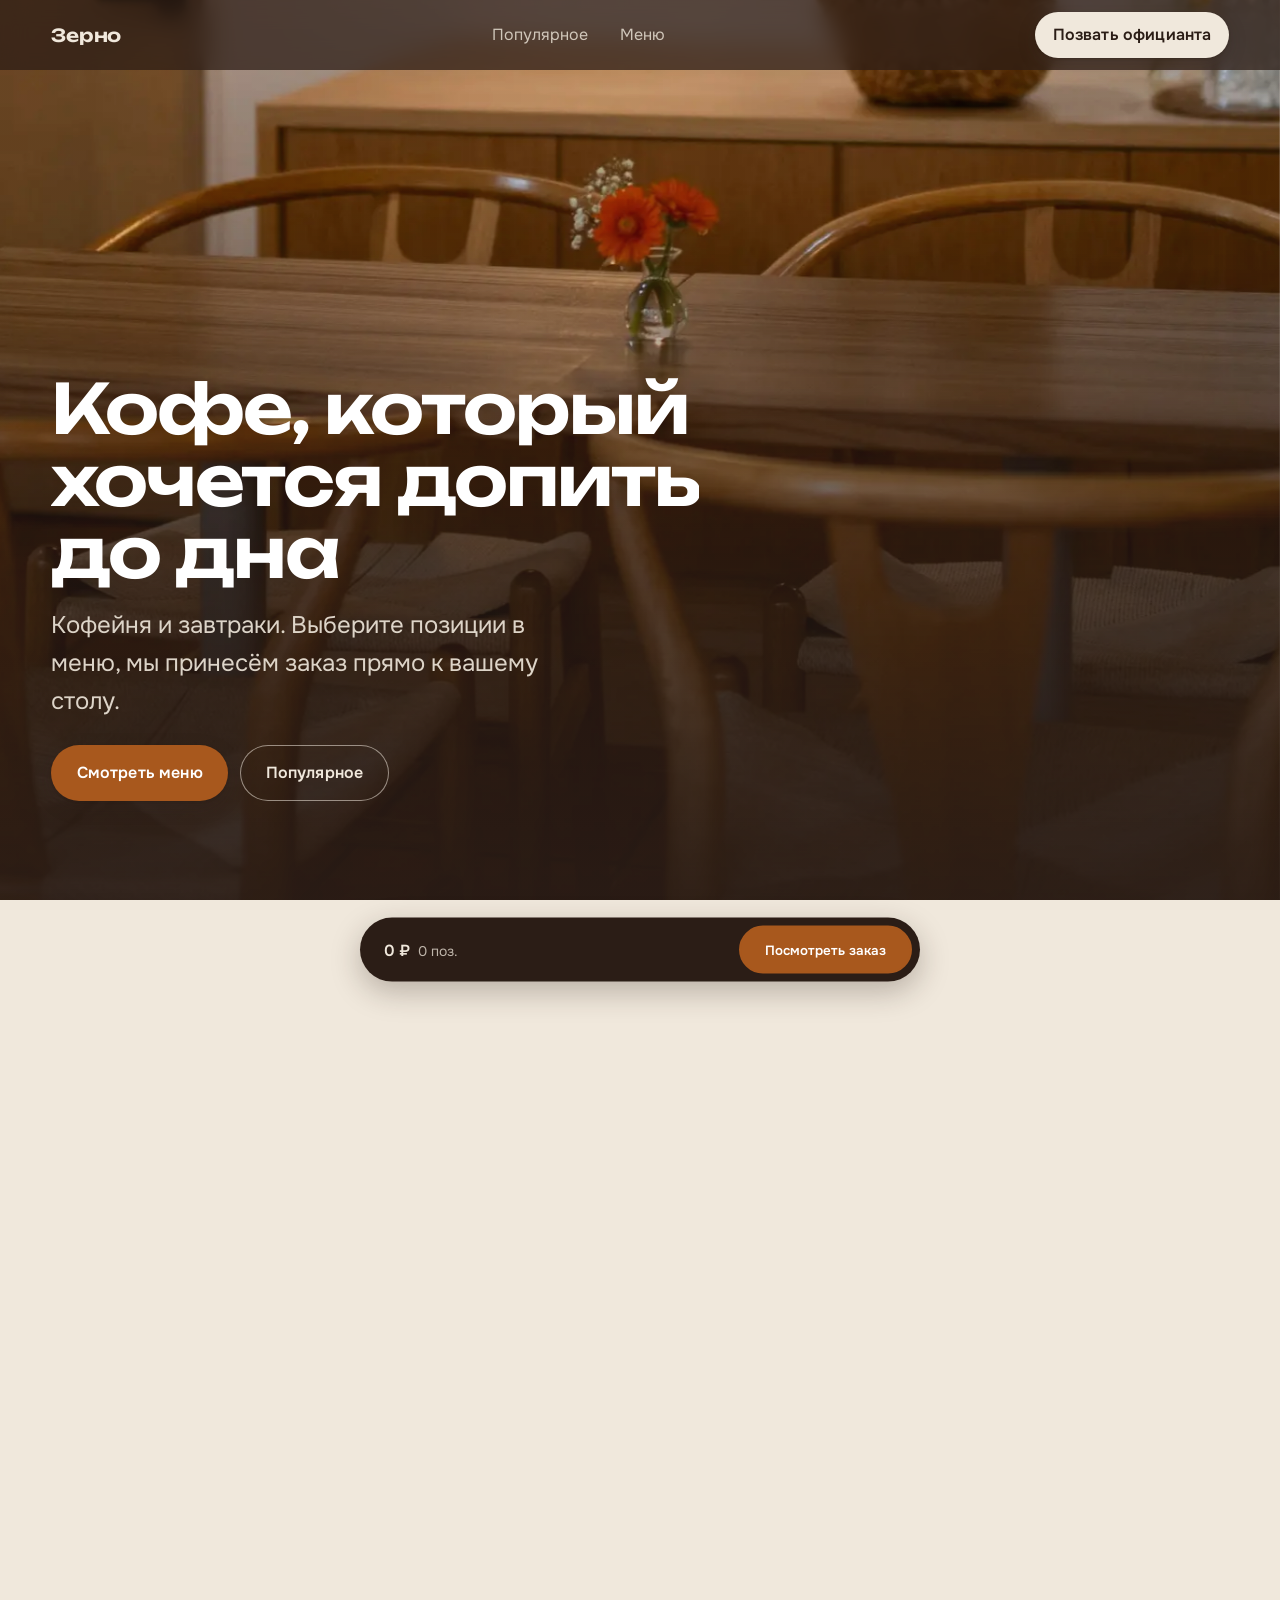
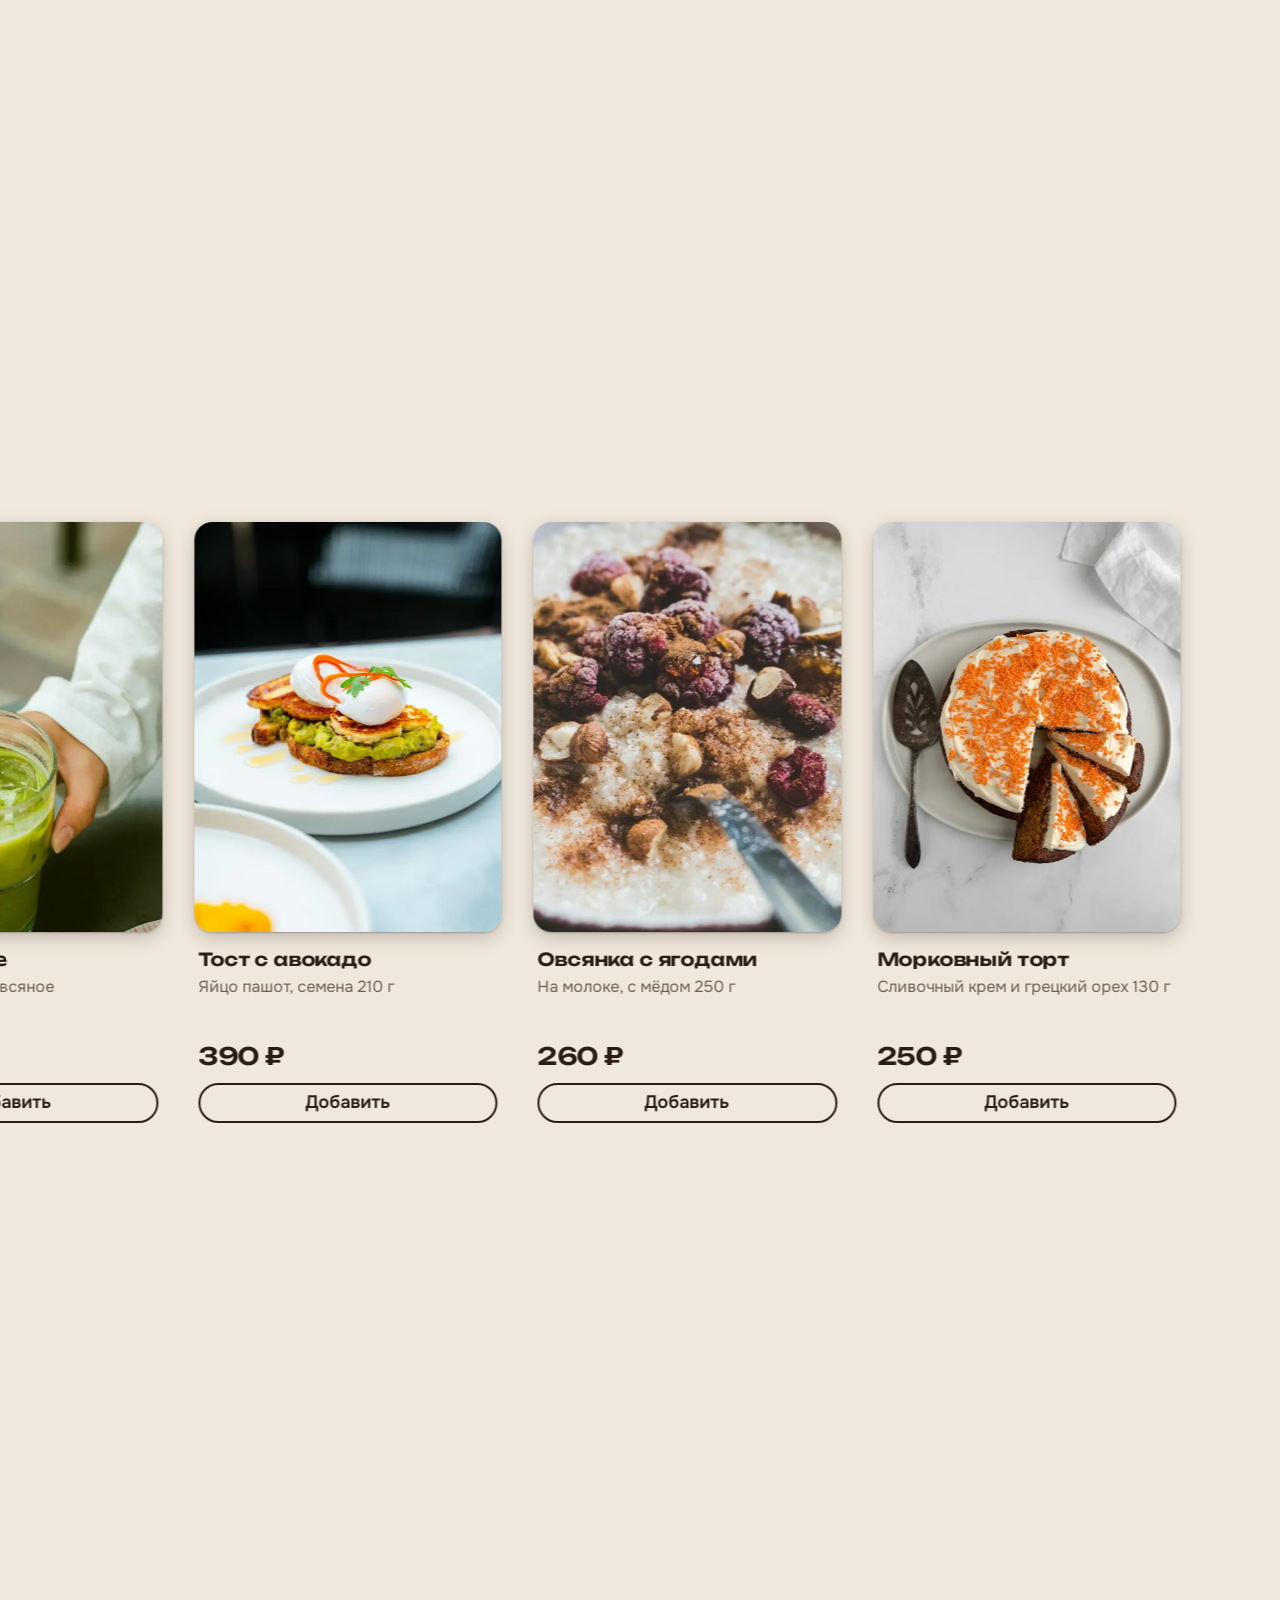
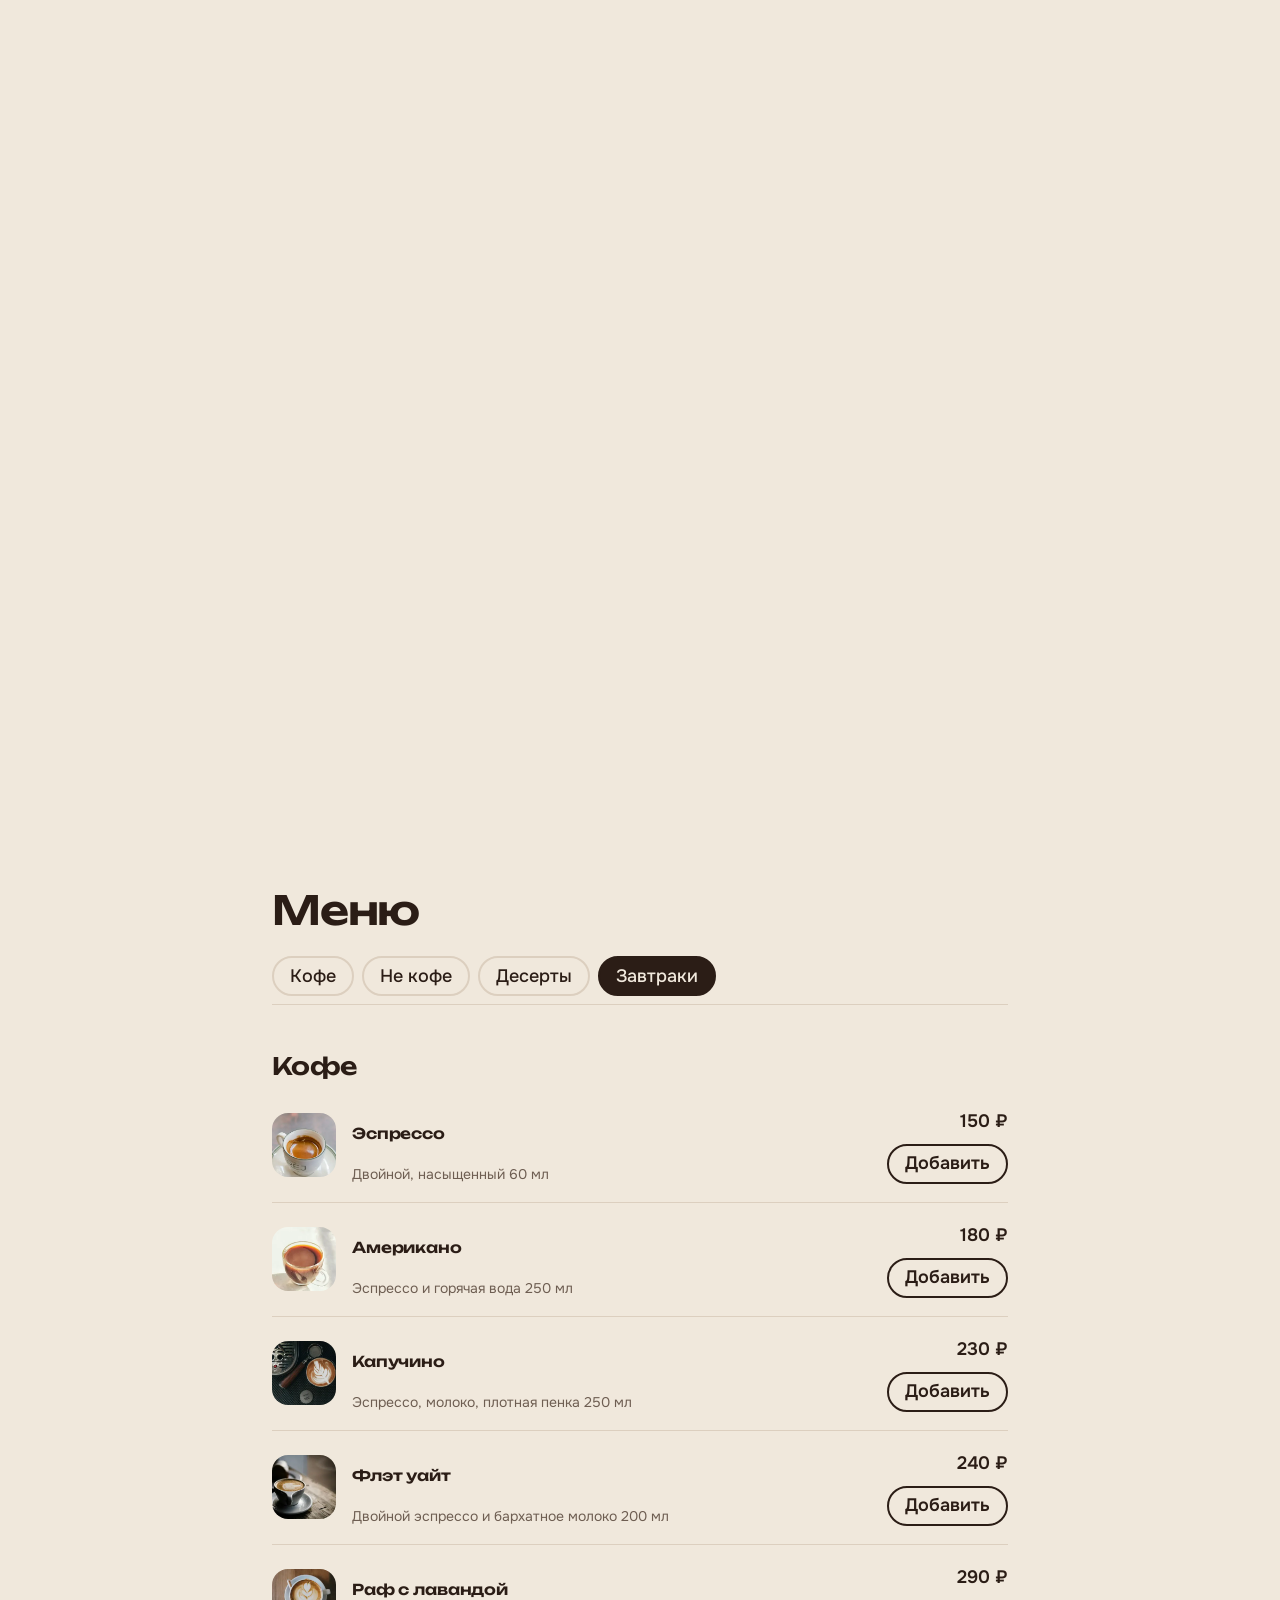
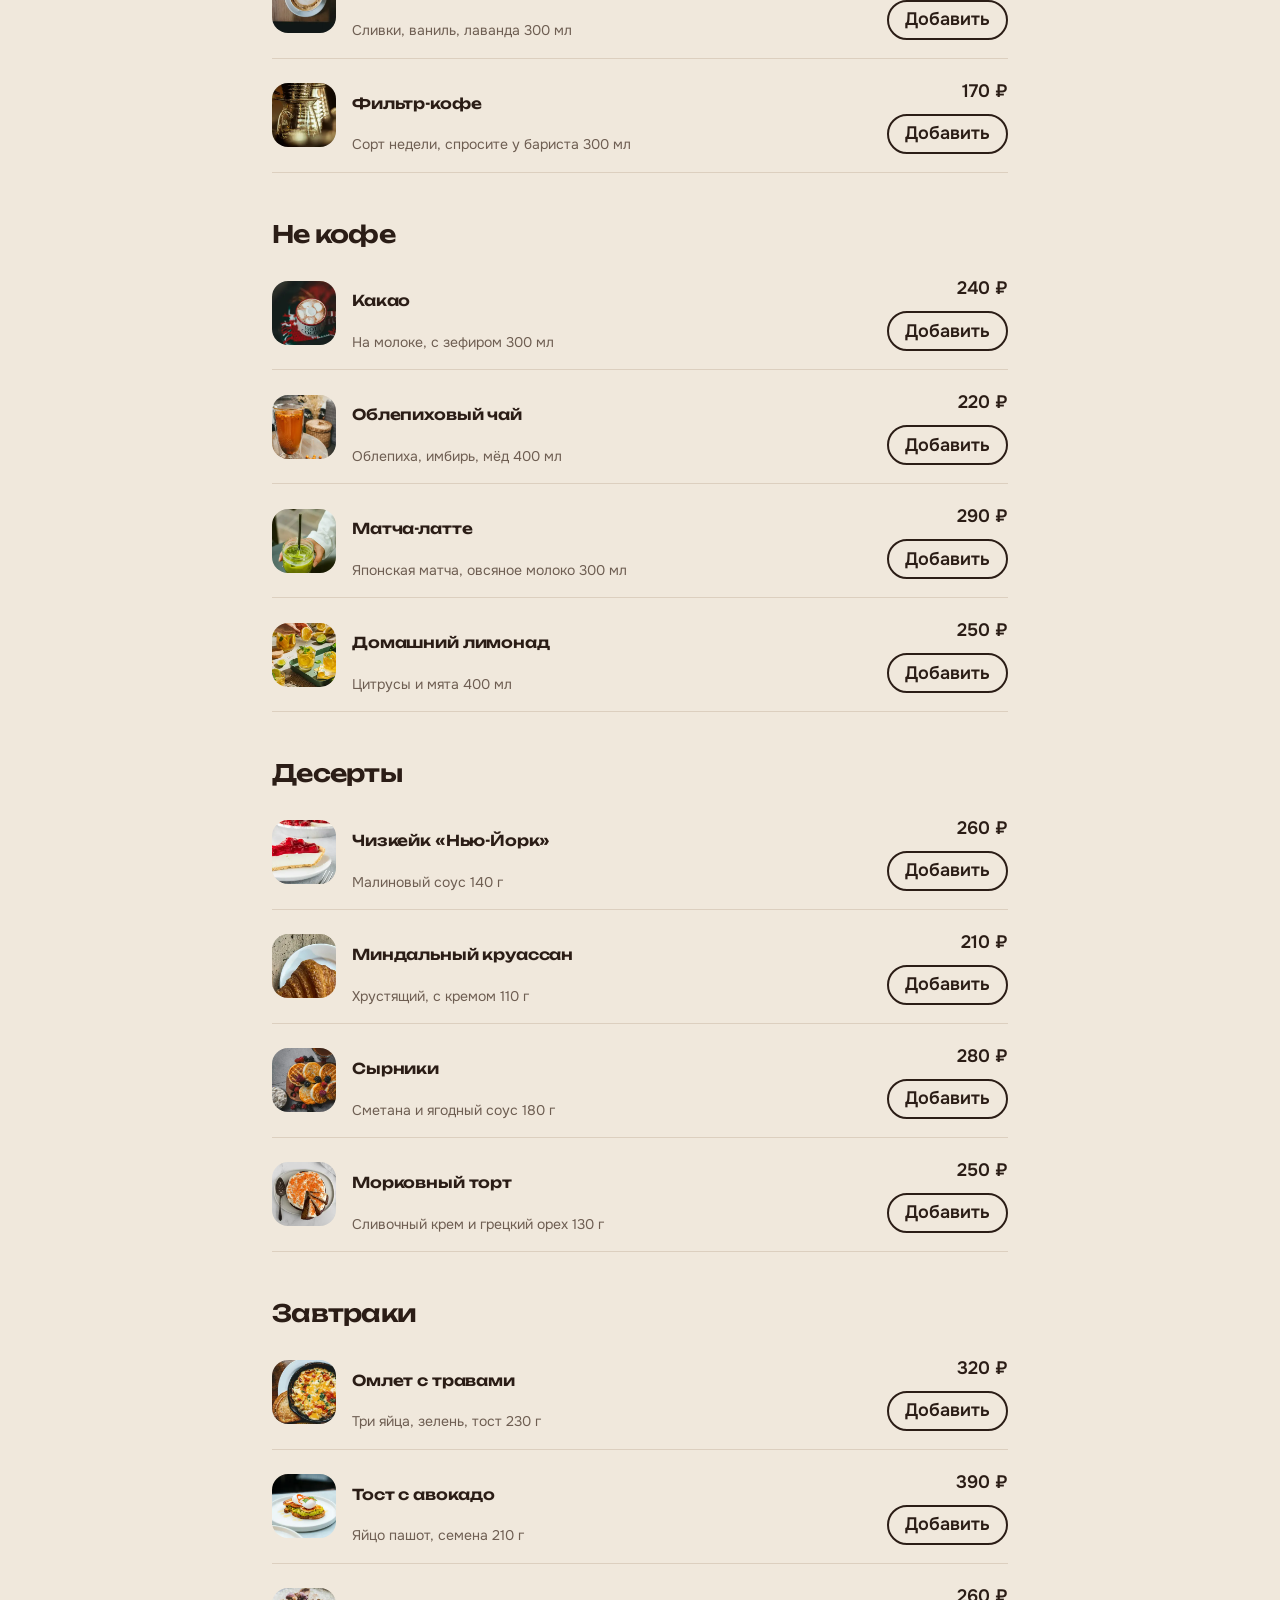
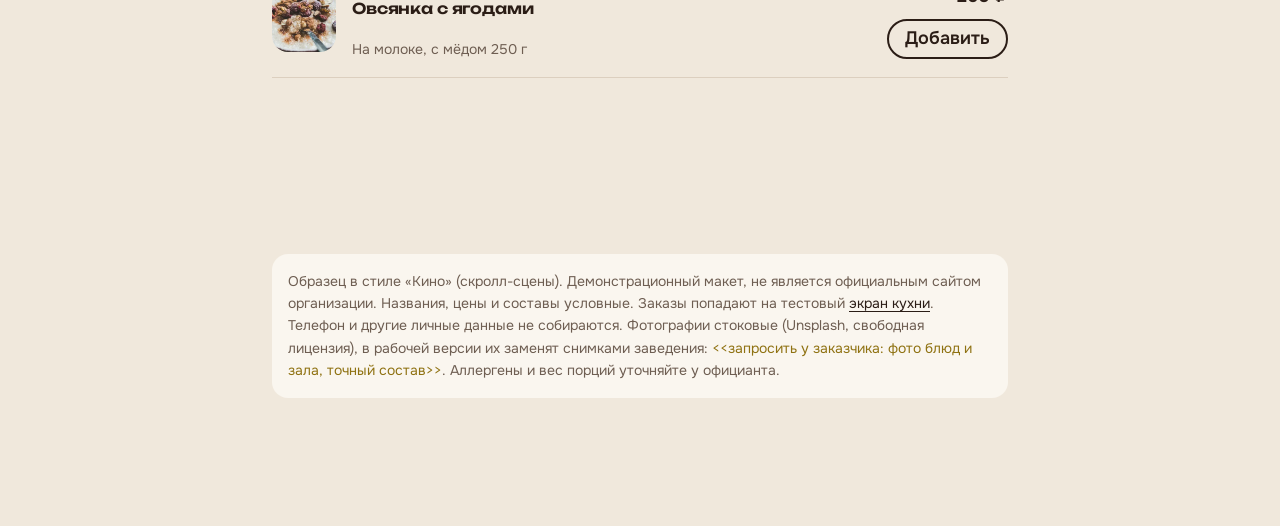
==== index.html @ 72530008 "Образец Кино: цифровое меню кофейни" ====
<!doctype html>
<html lang="ru">
<head>
<meta charset="utf-8">
<meta name="viewport" content="width=device-width, initial-scale=1, viewport-fit=cover">
<meta name="robots" content="noindex, nofollow">
<meta name="theme-color" content="#2B1D16">
<title>Кофейня «Зерно» - меню и заказ со стола</title>
<meta name="description" content="Образец в стиле «Кино»: скролл-сцены, лента популярных блюд и цифровое меню с заказом со стола.">
<link rel="preconnect" href="https://fonts.googleapis.com">
<link rel="preconnect" href="https://fonts.gstatic.com" crossorigin>
<link href="https://fonts.googleapis.com/css2?family=Onest:wght@400;500;600&family=Unbounded:wght@500;600&display=swap" rel="stylesheet">
<link rel="stylesheet" href="vibe.css">
<style>
/* Образец «Кино × Зерно». Стиль: скролл-сцены движка vibe (Галерея 45). Палитра взята из кофе: молочная пенка, эспрессо, карамель.
   Шрифты Unbounded + Onest (кириллица, свободная лицензия). Заказ уходит на наш API (база D1). */
:root {
  --color-paper: #F0E8DC;
  --color-surface: #FAF6EF;
  --color-ink: #2B1D16;
  --color-ink-rgb: 43 29 22;
  --color-muted: #6E5E52;
  --color-line: #DCCFBF;
  --color-accent: #A8581D;
  --color-accent-hover: #8E4916;
  --color-accent-ink: #FFFFFF;
  --color-focus: #1D4ED8;
  --color-ok: #2E5B45;
  --color-ok-bg: #E1ECDD;
  --color-err: #8A2412;
  --color-err-bg: #F6DDD6;
  --color-thumb: #E4D8C8;
  --color-warn: #8F7212;
  --font-display: "Unbounded", "Arial Black", system-ui, sans-serif;
  --font-body: "Onest", system-ui, -apple-system, "Segoe UI", sans-serif;
  --radius-s: 10px; --radius-m: 16px; --radius-l: 24px;
  /* отступы движка нужны и за пределами .v-page: нижняя панель и лист заказа */
  --v-1: 0.25rem; --v-2: 0.5rem; --v-3: 0.75rem; --v-4: 1rem; --v-5: 1.5rem; --v-6: 2rem; --v-7: 3rem;
}
*, *::before, *::after { box-sizing: border-box; }
html, body { margin: 0; background: var(--color-paper); overflow-x: clip; font-family: var(--font-body); color: var(--color-ink); }
button, select, textarea, input { font-family: inherit; }
html { -webkit-text-size-adjust: 100%; scroll-behavior: smooth; }
[hidden] { display: none !important; }
.v-page {
  --v-canvas: var(--color-paper); --v-surface: var(--color-surface);
  --v-ink: var(--color-ink); --v-ink-soft: var(--color-muted);
  --v-accent: var(--color-accent); --v-accent-ink: var(--color-accent-ink);
  --v-font-display: var(--font-display); --v-font-text: var(--font-body);
  --v-shadow-color: 43 29 22; --v-radius: 18px; --v-track-tight: -0.03em;
  --v-t-xs: clamp(0.8125rem, 0.79rem + 0.15vw, 0.85rem);
  --v-t-sm: clamp(0.9375rem, 0.9rem + 0.2vw, 1rem);
  padding-left: env(safe-area-inset-left); padding-right: env(safe-area-inset-right);
}
.v-page button, .v-page select, .v-page textarea { font-family: inherit; }
.v-page :focus-visible { outline: 3px solid var(--color-focus); outline-offset: 3px; }
.warn { color: var(--color-warn); }
.nd { font-family: var(--font-display); font-weight: 600; letter-spacing: -0.03em; overflow-wrap: anywhere; }

/* Шапка */
.bar { position: fixed; inset: 0 0 auto 0; z-index: 30; display: flex; align-items: center; justify-content: space-between; gap: var(--v-4);
  padding: var(--v-3) max(var(--v-gutter), env(safe-area-inset-left)); padding-top: calc(var(--v-3) + env(safe-area-inset-top));
  background: rgb(var(--color-ink-rgb) / .72); color: var(--color-paper); -webkit-backdrop-filter: blur(12px); backdrop-filter: blur(12px); }
.bar__mark { font: 600 var(--v-t-base) var(--font-display); text-decoration: none; color: var(--color-paper); letter-spacing: -0.01em; }
.index { display: flex; gap: var(--v-6); font-size: var(--v-t-sm); }
.index a { text-decoration: none; color: rgb(240 232 220 / .8); padding-block: .3em; white-space: nowrap; }
.index a:hover { color: #fff; }
.bar .v-btn { padding: .65em 1.1em; background: var(--color-paper); color: var(--color-ink); }
.v-page .bar a.v-btn, .v-page .bar button.v-btn { color: var(--color-ink); }
@media (max-width: 600px) { .index { display: none; } }

/* Сцена 1: зал на весь экран */
.plx { position: absolute; inset: -6% 0; will-change: transform; }
.plx img { width: 100%; height: 100%; object-fit: cover; display: block; max-width: none; }
.scrim { position: absolute; inset: 0; z-index: 2; pointer-events: none;
  background: linear-gradient(to top, rgb(var(--color-ink-rgb) / .92) 0%, rgb(var(--color-ink-rgb) / .62) 38%, rgb(var(--color-ink-rgb) / .12) 78%); }
.scene .v-copy { z-index: 3; color: var(--color-paper); max-width: min(46rem, 90vw); bottom: clamp(2.5rem, 11vh, 7rem); }
.v-page .hero-h { font-size: clamp(2rem, 1.1rem + 4vw, 4.6rem); line-height: 1.05; margin: 0 0 var(--v-4); color: #fff; }
.v-page .hero-p { font-size: var(--v-t-lg); max-width: 34ch; margin: 0 0 var(--v-5); color: rgb(240 232 220 / .9); }
.hero-cta { display: flex; gap: var(--v-3); flex-wrap: wrap; align-items: center; }
.v-page .scene a.v-btn--ghost { color: var(--color-paper); box-shadow: inset 0 0 0 1px rgb(240 232 220 / .55); }
.table-lab { margin: 0 0 var(--v-2); font-size: var(--v-t-base); color: rgb(240 232 220 / .85); }
.v-page .table-no { margin: 0 0 var(--v-3); font: 600 clamp(6rem, 24vw, 13rem)/.9 var(--font-display); letter-spacing: -0.05em; color: #fff; }
.table-pick select { min-height: 48px; padding: 0 var(--v-4); border-radius: var(--radius-s); border: 2px solid var(--color-paper); background: var(--color-ink); color: var(--color-paper); margin-bottom: var(--v-4); }
@media (max-width: 860px) { .scene .v-copy { left: var(--v-gutter); right: var(--v-gutter); } }

/* Сцена 2: лента популярного */
.gal { display: flex; flex-direction: column; justify-content: center; height: 100%; padding-top: 4.5rem; padding-bottom: 5.5rem; }
.gal__rail { padding-inline: var(--v-gutter); align-items: flex-start; gap: clamp(1rem, 2.5vw, 2.5rem); }
.gal__intro { flex: none; width: clamp(17rem, 28vw, 26rem); padding-top: clamp(.5rem, 4vh, 3rem); padding-right: var(--v-6); }
.v-page .gal__intro h2 { font-size: clamp(1.7rem, 1.1rem + 1.8vw, 2.5rem); line-height: 1.12; margin: 0 0 var(--v-4); }
.v-page .gal__intro p { color: var(--v-ink-soft); max-width: 30ch; margin: 0 0 var(--v-5); }
.work { flex: none; width: min(clamp(230px, 24vw, 330px), calc((100svh - 14rem) * .75)); }
.work__card { display: block; background: var(--color-surface); border-radius: var(--v-radius); overflow: hidden; box-shadow: var(--v-e1); }
.work__card img { width: 100%; height: auto; aspect-ratio: 3 / 4; object-fit: cover; display: block; background: var(--color-thumb); }
.gal__rail { align-items: stretch; }
.gal__intro { align-self: flex-start; }
.work { display: flex; flex-direction: column; }
.work__cap { padding: var(--v-4) var(--v-1) 0; display: flex; flex-direction: column; gap: var(--v-1); flex: 1; }
.work__buy { margin-top: auto !important; padding-top: var(--v-3); }
.v-page .work__cap h3 { font: 600 var(--v-t-base) var(--font-display); letter-spacing: -0.01em; }
.v-page .work__cap p { color: var(--v-ink-soft); font-size: var(--v-t-sm); }
.work__cap b { color: var(--v-ink); }
.work__buy { display: grid; gap: var(--v-3); margin-top: var(--v-3); }
.work__buy b { font: 600 var(--v-t-lg) var(--font-display); letter-spacing: -0.02em; }
.work__buy .ctl { display: block; }
.work__buy .add { width: 100%; }
.work__buy .stepper { width: 100%; justify-content: space-between; }
.work__buy .stepper button { width: 48px; height: 44px; }
@media (max-width: 860px) { .gal__intro { width: 62vw; padding-right: var(--v-3); padding-top: 0; } .work { width: min(66vw, 17rem); } }
@media (pointer: coarse) {
  .gal { height: auto; padding-top: 5rem; padding-bottom: var(--v-5); display: block; }
  .gal__intro { width: min(100%, 34rem); padding: 0 var(--v-gutter); margin-bottom: var(--v-5); }
}

/* Меню */
.menu-sec .v-wrap { width: min(100% - 2 * var(--v-gutter), 46rem); }
.v-page .menu-sec h2.nd { font-size: clamp(1.7rem, 1.1rem + 1.8vw, 2.5rem); line-height: 1.1; margin: 0 0 var(--v-4); }
.cats { position: sticky; top: 3.7rem; z-index: 5; margin: 0 calc(var(--v-gutter) * -1); padding: var(--v-2) var(--v-gutter); background: var(--color-paper); display: flex; gap: var(--v-2); overflow-x: auto; scrollbar-width: none; border-bottom: 1px solid var(--color-line); }
.cats::-webkit-scrollbar { display: none; }
@media (min-width: 960px) { .cats { margin: 0; padding-left: 0; padding-right: 0; } }
.chip { flex: none; min-height: 40px; padding: 0 var(--v-4); border-radius: 999px; border: 2px solid var(--color-line); background: transparent; font-weight: 500; white-space: nowrap; cursor: pointer; }
.chip[aria-current="true"] { background: var(--color-ink); border-color: var(--color-ink); color: var(--color-paper); }
.group { padding-top: var(--v-7); scroll-margin-top: 7rem; }
.v-page .group h3.nd { font-size: 1.5rem; line-height: 1.15; margin: 0 0 var(--v-2); }
.item { display: grid; grid-template-columns: 64px minmax(0, 1fr) auto; gap: var(--v-4); align-items: center; padding: var(--v-4) 0; border-bottom: 1px solid var(--color-line); }
.thumb { width: 64px; height: 64px; border-radius: var(--radius-m); object-fit: cover; background: var(--color-thumb); display: block; }
.item-body { min-width: 0; }
.v-page .item-name { font: 600 .9375rem/1.25 var(--font-display); letter-spacing: -0.01em; }
.v-page .item-desc { margin: 2px 0 0; color: var(--color-muted); font-size: .875rem; }
.meta { margin-left: 4px; white-space: nowrap; }
.item-buy { display: flex; flex-direction: column; align-items: flex-end; gap: var(--v-2); }
.price { font-weight: 600; white-space: nowrap; }
.add { min-height: 40px; padding: 0 var(--v-4); border-radius: 999px; border: 2px solid var(--color-ink); background: transparent; font-weight: 600; white-space: nowrap; cursor: pointer; }
.add:hover { background: var(--color-ink); color: var(--color-paper); }
.stepper { display: inline-flex; align-items: center; border-radius: 999px; background: var(--color-ink); color: var(--color-paper); }
.stepper button { width: 40px; height: 40px; border-radius: 50%; border: 0; background: transparent; color: inherit; font-size: 1.25rem; line-height: 1; cursor: pointer; }
.stepper button:hover { background: rgb(255 255 255 / .14); }
.stepper output { min-width: 24px; text-align: center; font-weight: 600; }
@media (max-width: 380px) {
  .item { grid-template-columns: 52px minmax(0, 1fr); gap: var(--v-2) var(--v-4); }
  .thumb { width: 52px; height: 52px; }
  .item-buy { grid-column: 1 / -1; flex-direction: row; justify-content: space-between; align-items: center; }
  .cartbar-in { padding-left: var(--v-4); gap: var(--v-2); }
  .cart-sum small { display: none; }
  .cartbar .btn { padding: 0 var(--v-4); }
}

.btn { display: inline-flex; align-items: center; justify-content: center; gap: var(--v-2); min-height: 48px; padding: 0 var(--v-5); border-radius: 999px; border: 2px solid var(--color-ink); background: transparent; font-weight: 600; white-space: nowrap; cursor: pointer; transition: transform .14s, background .14s; }
.btn:hover { background: var(--color-surface); }
.btn:active { transform: translateY(1px); }
.btn[disabled] { opacity: .45; cursor: not-allowed; }
.btn-primary { background: var(--color-accent); border-color: var(--color-accent); color: var(--color-accent-ink); }
.btn-primary:hover { background: var(--color-accent-hover); }

/* Нижняя панель корзины */
.cartbar { position: fixed; left: 0; right: 0; bottom: 0; z-index: 10; padding: var(--v-2) var(--v-4) calc(var(--v-2) + env(safe-area-inset-bottom)); padding-left: max(var(--v-4), env(safe-area-inset-left)); padding-right: max(var(--v-4), env(safe-area-inset-right)); pointer-events: none; }
.cartbar-in { max-width: 560px; margin: 0 auto; pointer-events: auto; display: flex; align-items: center; justify-content: space-between; gap: var(--v-4); padding: var(--v-2) var(--v-2) var(--v-2) var(--v-5); border-radius: 999px; background: var(--color-ink); color: var(--color-paper); box-shadow: 0 10px 30px rgb(43 29 22 / .28); transform: translateY(140%); transition: transform .26s cubic-bezier(.22, 1, .36, 1); }
.cartbar.on .cartbar-in { transform: none; }
.cart-sum { font-weight: 600; white-space: nowrap; }
.cart-sum small { font-weight: 400; opacity: .75; margin-left: var(--v-2); font-size: .875rem; }
.cartbar .btn-primary { min-height: 48px; }

/* Заказ (нижний лист) */
dialog { border: 0; padding: 0; color: var(--color-ink); background: var(--color-surface); width: min(100%, 560px); max-height: 92dvh; margin: auto auto 0; border-radius: var(--radius-l) var(--radius-l) 0 0; }
@media (min-width: 700px) { dialog { margin: auto; border-radius: var(--radius-l); } }
dialog::backdrop { background: rgb(43 29 22 / .5); }
.sheet { padding: var(--v-5) var(--v-4) calc(var(--v-5) + env(safe-area-inset-bottom)); display: grid; gap: var(--v-4); font-family: var(--font-body); }
.sheet-head { display: flex; justify-content: space-between; align-items: center; gap: var(--v-4); }
.sheet-head h2 { margin: 0; font: 600 1.25rem/1.2 var(--font-display); }
.x { width: 44px; height: 44px; border-radius: 50%; border: 2px solid var(--color-line); background: transparent; font-size: 1.25rem; cursor: pointer; }
.lines { list-style: none; margin: 0; padding: 0; }
.lines li { display: grid; grid-template-columns: minmax(0, 1fr) auto; gap: 4px var(--v-4); align-items: center; padding: var(--v-4) 0; border-bottom: 1px solid var(--color-line); }
.lines .stepper { justify-self: start; }
.ln { font-weight: 600; overflow-wrap: anywhere; }
.ln small { display: block; color: var(--color-muted); font-weight: 400; font-size: .875rem; }
.lsum { font-weight: 600; white-space: nowrap; text-align: right; }
.lines .rm { justify-self: end; min-height: 40px; padding: 0 var(--v-2); border: 0; background: transparent; color: var(--color-err); font-weight: 600; text-decoration: underline; text-underline-offset: 3px; white-space: nowrap; cursor: pointer; }
.empty { margin: 0; padding: var(--v-5) 0; color: var(--color-muted); }
.total { display: flex; justify-content: space-between; font: 600 1.125rem var(--font-display); }
label.field { display: grid; gap: 4px; font-size: .875rem; color: var(--color-muted); }
textarea { width: 100%; min-height: 72px; padding: var(--v-2) var(--v-4); border-radius: var(--radius-s); border: 2px solid var(--color-line); background: var(--color-paper); resize: vertical; font-size: 1rem; }
.sheet-actions { display: grid; gap: var(--v-2); }
.msg { margin: 0; padding: var(--v-2) var(--v-4); border-radius: var(--radius-s); font-size: .875rem; }
.msg.err { background: var(--color-err-bg); color: var(--color-err); }
.msg.ok { background: var(--color-ok-bg); color: var(--color-ok); }
.done h3 { margin: 0; font: 600 2.5rem/1 var(--font-display); }
.done p { margin: 4px 0 0; }

.foot { padding: var(--v-7) var(--v-gutter) 8rem; }
.foot .demo-note { margin: 0 auto; max-width: 46rem; padding: var(--v-4); border-radius: var(--radius-m); background: var(--color-surface); color: var(--color-muted); font-size: .875rem; }
.foot .demo-note a { color: var(--color-ink); }
</style>
</head>
<body>
<div class="v-page" id="page">
  <div data-v-progress></div>

  <header class="bar">
    <a class="bar__mark" href="#top">Зерно</a>
    <nav class="index" aria-label="Разделы"><a href="#popular">Популярное</a><a href="#menu">Меню</a></nav>
    <button class="v-btn" id="callTop" type="button">Позвать официанта</button>
  </header>

  <!-- Сцена 1: зал на весь экран, второй кадр с номером стола -->
  <section id="top" class="scene" data-v-act="pin" data-v-span="2.2">
    <div data-v-stage>
      <div class="v-fill"><div class="plx" data-v-parallax="-0.5"><img src="assets/scene-hall.webp" alt="Уютный зал кофейни с деревянными столами" width="1920" height="1080" fetchpriority="high"></div></div>
      <div class="scrim"></div>

      <div class="v-copy v-copy--lead" data-v-cue="0 0.5 0 0.2">
        <h1 class="hero-h nd" data-v-kinetic="words">Кофе, который хочется допить до дна</h1>
        <p class="hero-p">Кофейня и завтраки. Выберите позиции в меню, мы принесём заказ прямо к вашему столу.</p>
        <div class="hero-cta"><a class="v-btn" href="#menu">Смотреть меню</a><a class="v-btn v-btn--ghost" href="#popular">Популярное</a></div>
      </div>
      <div class="v-copy v-copy--lead" data-v-cue="0.56">
        <p class="table-lab">Ваш стол</p>
        <p class="table-no tableNo" aria-live="polite">-</p>
        <div class="table-pick" hidden><label class="sr" for="tableSel" style="position:absolute;left:-9999px">Номер стола</label><select id="tableSel"></select></div>
        <p class="hero-p">Заказ уйдёт на кухню, платите официанту. Часы работы: <span class="warn" style="color:#E9C95C">&lt;&lt;запросить у заказчика&gt;&gt;</span></p>
        <div class="hero-cta"><a class="v-btn" href="#menu">Открыть меню</a></div>
      </div>
    </div>
  </section>

  <!-- Сцена 2: лента популярного -->
  <section id="popular" data-v-act="pan" data-v-span="2.2" aria-label="Популярное">
    <div data-v-stage>
      <div class="gal"><div class="gal__rail" data-v-pan="0.04" id="ribbon"></div></div>
    </div>
  </section>

  <!-- Меню -->
  <section id="menu" class="v-section menu-sec">
    <div class="v-wrap">
      <h2 class="nd" data-v-in data-v-in-self>Меню</h2>
      <nav class="cats" id="cats" aria-label="Разделы меню"></nav>
      <div id="groups"></div>
    </div>
  </section>

  <footer class="foot">
    <p class="demo-note">Образец в стиле «Кино» (скролл-сцены). Демонстрационный макет, не является официальным сайтом организации. Названия, цены и составы условные. Заказы попадают на тестовый <a href="kitchen.html">экран кухни</a>. Телефон и другие личные данные не собираются. Фотографии стоковые (Unsplash, свободная лицензия), в рабочей версии их заменят снимками заведения: <span class="warn">&lt;&lt;запросить у заказчика: фото блюд и зала, точный состав&gt;&gt;</span>. Аллергены и вес порций уточняйте у официанта.</p>
  </footer>
</div>

<div class="cartbar" id="cartbar">
  <div class="cartbar-in">
    <span class="cart-sum" id="cartSum">0 ₽</span>
    <button class="btn btn-primary" id="openCart" type="button">Посмотреть заказ</button>
  </div>
</div>

<dialog id="sheet" aria-labelledby="sheetTitle"><div class="sheet" id="sheetBody"></div></dialog>

<script src="vibe.js"></script>
<script>
"use strict";
const API = "https://zerno-lepestok-api.tuzir2022.workers.dev";

/* ---------- Логгер ---------- */
const log = (() => {
  const L = { debug: 10, info: 20, warn: 30, error: 40 };
  const min = location.hash.includes("debug") ? "debug" : "warn";
  const emit = (level, msg, ctx) => { if (L[level] >= L[min]) console[level === "debug" ? "log" : level](JSON.stringify({ ts: new Date().toISOString(), level, scope: "zerno-kino", msg, ...ctx })); };
  return { debug: (m, c) => emit("debug", m, c), info: (m, c) => emit("info", m, c), warn: (m, c) => emit("warn", m, c), error: (m, e, c) => emit("error", m, { ...c, error: { name: e?.name, message: e?.message, stack: e?.stack } }) };
})();

/* ---------- Данные меню (условные) ---------- */
const CATS = [{ id: "coffee", name: "Кофе" }, { id: "drinks", name: "Не кофе" }, { id: "sweet", name: "Десерты" }, { id: "food", name: "Завтраки" }];
const MENU = [
  { id: "espresso", cat: "coffee", name: "Эспрессо", desc: "Двойной, насыщенный", meta: "60 мл", price: 150 },
  { id: "americano", cat: "coffee", name: "Американо", desc: "Эспрессо и горячая вода", meta: "250 мл", price: 180 },
  { id: "cappuccino", cat: "coffee", name: "Капучино", desc: "Эспрессо, молоко, плотная пенка", meta: "250 мл", price: 230 },
  { id: "flatwhite", cat: "coffee", name: "Флэт уайт", desc: "Двойной эспрессо и бархатное молоко", meta: "200 мл", price: 240 },
  { id: "raf", cat: "coffee", name: "Раф с лавандой", desc: "Сливки, ваниль, лаванда", meta: "300 мл", price: 290 },
  { id: "filter", cat: "coffee", name: "Фильтр-кофе", desc: "Сорт недели, спросите у бариста", meta: "300 мл", price: 170 },
  { id: "cocoa", cat: "drinks", name: "Какао", desc: "На молоке, с зефиром", meta: "300 мл", price: 240 },
  { id: "seabuckthorn", cat: "drinks", name: "Облепиховый чай", desc: "Облепиха, имбирь, мёд", meta: "400 мл", price: 220 },
  { id: "matcha", cat: "drinks", name: "Матча-латте", desc: "Японская матча, овсяное молоко", meta: "300 мл", price: 290 },
  { id: "lemonade", cat: "drinks", name: "Домашний лимонад", desc: "Цитрусы и мята", meta: "400 мл", price: 250 },
  { id: "cheesecake", cat: "sweet", name: "Чизкейк «Нью-Йорк»", desc: "Малиновый соус", meta: "140 г", price: 260 },
  { id: "croissant", cat: "sweet", name: "Миндальный круассан", desc: "Хрустящий, с кремом", meta: "110 г", price: 210 },
  { id: "syrniki", cat: "sweet", name: "Сырники", desc: "Сметана и ягодный соус", meta: "180 г", price: 280 },
  { id: "carrot", cat: "sweet", name: "Морковный торт", desc: "Сливочный крем и грецкий орех", meta: "130 г", price: 250 },
  { id: "omelet", cat: "food", name: "Омлет с травами", desc: "Три яйца, зелень, тост", meta: "230 г", price: 320 },
  { id: "avotoast", cat: "food", name: "Тост с авокадо", desc: "Яйцо пашот, семена", meta: "210 г", price: 390 },
  { id: "oatmeal", cat: "food", name: "Овсянка с ягодами", desc: "На молоке, с мёдом", meta: "250 г", price: 260 },
];
const POPULAR = ["syrniki", "cheesecake", "matcha", "avotoast", "oatmeal", "carrot"];

/* ---------- Состояние ---------- */
const state = { table: null, cart: {}, lastOrder: null, comment: "" };
const money = (n) => n.toLocaleString("ru-RU") + " ₽";
const $ = (s) => document.querySelector(s);
const esc = (s) => String(s).replace(/[&<>"]/g, (c) => ({ "&": "&amp;", "<": "&lt;", ">": "&gt;", '"': "&quot;" }[c]));
const byId = Object.fromEntries(MENU.map((m) => [m.id, m]));
function safeStore(op, key, val) { try { return op === "get" ? localStorage.getItem(key) : localStorage.setItem(key, val); } catch { return null; } }

/* ---------- Стол ---------- */
function initTable() {
  const fromUrl = Number(new URLSearchParams(location.search).get("table"));
  const fromStore = Number(safeStore("get", "zerno.table"));
  const t = [fromUrl, fromStore].find((n) => Number.isInteger(n) && n >= 1 && n <= 50) || null;
  const sel = $("#tableSel");
  sel.innerHTML = '<option value="">Выберите стол</option>' + Array.from({ length: 20 }, (_, i) => `<option value="${i + 1}">Стол ${i + 1}</option>`).join("");
  sel.addEventListener("change", () => setTable(Number(sel.value) || null));
  setTable(t);
}
function setTable(t) {
  state.table = t;
  if (t) safeStore("set", "zerno.table", String(t));
  document.querySelectorAll(".tableNo").forEach((e) => { e.textContent = t ?? "?"; });
  document.querySelector(".table-pick").hidden = Boolean(t && new URLSearchParams(location.search).get("table"));
  if (t) $("#tableSel").value = String(t);
}

/* ---------- Лента популярного ---------- */
function renderRibbon() {
  $("#ribbon").innerHTML = `
    <div class="gal__intro">
      <h2 class="nd">Популярное сегодня</h2>
      <p>Что чаще всего заказывают к кофе. Добавьте в заказ прямо отсюда.</p>
      <a class="v-btn" href="#menu">Всё меню</a>
    </div>` + POPULAR.map((id) => { const m = byId[id]; return `
    <article class="work">
      <div class="work__card"><img src="assets/card-${m.id}.webp" alt="" width="600" height="800" decoding="async"></div>
      <div class="work__cap">
        <h3>${esc(m.name)}</h3>
        <p>${esc(m.desc)}<span class="meta">${esc(m.meta)}</span></p>
        <div class="work__buy"><b>${money(m.price)}</b><span class="ctl" data-ctl="${m.id}"></span></div>
      </div>
    </article>`; }).join("");
}

/* ---------- Меню ---------- */
function renderMenu() {
  $("#cats").innerHTML = CATS.map((c, i) => `<button class="chip" type="button" data-cat="${c.id}" aria-current="${i === 0}">${c.name}</button>`).join("");
  $("#groups").innerHTML = CATS.map((c) => `
    <section class="group" id="cat-${c.id}" data-cat="${c.id}" aria-labelledby="h-${c.id}">
      <h3 class="nd" id="h-${c.id}">${c.name}</h3>
      ${MENU.filter((m) => m.cat === c.id).map((m) => `
        <article class="item" data-id="${m.id}">
          <img class="thumb" src="assets/${m.id}.webp" alt="" width="64" height="64" decoding="async">
          <div class="item-body"><h4 class="item-name">${esc(m.name)}</h4><p class="item-desc">${esc(m.desc)}<span class="meta">${esc(m.meta)}</span></p></div>
          <div class="item-buy"><span class="price">${money(m.price)}</span><span class="ctl" data-ctl="${m.id}"></span></div>
        </article>`).join("")}
    </section>`).join("");
  MENU.forEach((m) => renderCtl(m.id));
}
function renderCtl(id) {
  const q = state.cart[id] || 0;
  const name = esc(byId[id].name);
  const html = q
    ? `<span class="stepper"><button type="button" data-act="dec" data-id="${id}" aria-label="Убрать ${name}">−</button><output aria-live="polite">${q}</output><button type="button" data-act="inc" data-id="${id}" aria-label="Добавить ещё ${name}">+</button></span>`
    : `<button class="add" type="button" data-act="inc" data-id="${id}" aria-label="Добавить ${name}">Добавить</button>`;
  document.querySelectorAll(`[data-ctl="${id}"]`).forEach((h) => { h.innerHTML = html; });
}
function change(id, d) {
  const q = Math.max(0, Math.min(20, (state.cart[id] || 0) + d));
  if (q) state.cart[id] = q; else delete state.cart[id];
  renderCtl(id);
  updateBar();
  if ($("#sheet").open && !state.lastOrder) {
    renderSheet();
    // после перерисовки возвращаем фокус на ту же кнопку, чтобы работала клавиатура
    const again = document.querySelector(`#sheet [data-act="${d > 0 ? "inc" : "dec"}"][data-id="${id}"]`) || document.querySelector("#sheet [data-act]") || document.querySelector("#sheet [data-close]");
    if (again) again.focus();
  }
}
function removeLine(id) {
  delete state.cart[id];
  renderCtl(id); updateBar(); renderSheet();
  const next = document.querySelector("#sheet [data-rm]") || document.querySelector("#sheet [data-close]");
  if (next) next.focus();
}
const lines = () => Object.entries(state.cart).map(([id, qty]) => ({ id, qty, ...byId[id] }));
const total = () => lines().reduce((s, l) => s + l.price * l.qty, 0);
const count = () => lines().reduce((s, l) => s + l.qty, 0);
function updateBar() {
  const n = count();
  $("#cartbar").classList.toggle("on", n > 0);
  $("#cartSum").innerHTML = `${money(total())}<small>${n} поз.</small>`;
}

/* ---------- Лист заказа ---------- */
function renderSheet() {
  const ls = lines();
  $("#sheetBody").innerHTML = `
    <div class="sheet-head"><h2 id="sheetTitle">Ваш заказ</h2><button class="x" type="button" data-close aria-label="Закрыть">×</button></div>
    ${state.table ? "" : '<p class="msg err">Выберите номер стола на первом экране, чтобы официант знал, куда нести.</p>'}
    ${ls.length ? `<ul class="lines">${ls.map((l) => `<li>
      <span class="ln">${esc(l.name)}<small>${money(l.price)} за штуку</small></span><span class="lsum">${money(l.price * l.qty)}</span>
      <span class="stepper"><button type="button" data-act="dec" data-id="${l.id}" aria-label="Уменьшить: ${esc(l.name)}">−</button><output aria-live="polite">${l.qty}</output><button type="button" data-act="inc" data-id="${l.id}" aria-label="Добавить ещё: ${esc(l.name)}">+</button></span>
      <button class="rm" type="button" data-rm="${l.id}" aria-label="Убрать из заказа: ${esc(l.name)}">Убрать</button>
    </li>`).join("")}</ul>
    <div class="total"><span>Итого</span><span>${money(total())}</span></div>` : '<p class="empty">В заказе пока ничего нет. Вернитесь в меню и добавьте позиции.</p>'}
    <label class="field">Пожелания к заказу<textarea id="comment" maxlength="200" placeholder="Например: без сахара">${esc(state.comment)}</textarea></label>
    <p class="msg err" id="err" hidden></p>
    <div class="sheet-actions">
      <button class="btn btn-primary" id="send" type="button" ${ls.length && state.table ? "" : "disabled"}>Отправить заказ</button>
      <button class="btn" id="callIn" type="button" ${state.table ? "" : "disabled"}>Позвать официанта</button>
    </div>`;
}
function renderDone(order) {
  $("#sheetBody").innerHTML = `
    <div class="sheet-head"><h2 id="sheetTitle">Заказ отправлен</h2><button class="x" type="button" data-close aria-label="Закрыть">×</button></div>
    <div class="done"><h3>№ ${order.number}</h3><p>Стол ${state.table}, ${money(order.total)}. Платить официанту.</p></div>
    <p class="msg ok" id="status">Ждём подтверждения официанта</p>
    <div class="sheet-actions"><button class="btn" id="callIn" type="button">Позвать официанта</button><button class="btn btn-primary" data-close type="button">Вернуться в меню</button></div>`;
}

async function api(path, body) {
  const res = await fetch(API + path, body ? { method: "POST", headers: { "Content-Type": "application/json" }, body: JSON.stringify(body) } : undefined);
  const data = await res.json().catch(() => ({}));
  if (!res.ok) { const e = new Error(data.message || data.error || "http " + res.status); e.code = data.error; throw e; }
  return data;
}
const ERR_TEXT = { bad_table: "Выберите номер стола.", bad_items: "Корзина пуста.", bad_item: "Одной из позиций уже нет в меню. Обновите страницу." };

async function sendOrder() {
  const btn = $("#send"), err = $("#err");
  btn.disabled = true; btn.textContent = "Отправляем..."; err.hidden = true;
  try {
    const order = await api("/coffee/order", { table: state.table, comment: $("#comment").value, items: lines().map((l) => ({ id: l.id, qty: l.qty })) });
    log.info("order_sent", { number: order.number, table: state.table });
    state.lastOrder = order; state.cart = {}; state.comment = "";
    MENU.forEach((m) => renderCtl(m.id)); updateBar();
    renderDone(order); pollStatus(order.id);
  } catch (e) {
    log.error("order_failed", e, { table: state.table, lines: lines().length });
    err.textContent = ERR_TEXT[e.code] || "Не удалось отправить заказ. Проверьте интернет и нажмите ещё раз. Корзина сохранена.";
    err.hidden = false; btn.disabled = false; btn.textContent = "Отправить заказ";
  }
}
let pollTimer = null;
function pollStatus(id) {
  clearTimeout(pollTimer);
  pollTimer = setTimeout(async () => {
    try {
      const { status } = await api("/coffee/status?id=" + encodeURIComponent(id));
      const el = $("#status");
      if (el && status === "accepted") { el.textContent = "Официант принял заказ, готовим"; return; }
    } catch (e) { log.warn("status_poll_failed", { message: e.message }); }
    if ($("#sheet").open) pollStatus(id);
  }, 5000);
}
async function callWaiter(btn) {
  if (!state.table) { openSheet(); return; }
  const old = btn.textContent; btn.disabled = true; btn.textContent = "Зовём...";
  try { await api("/coffee/call", { table: state.table }); btn.textContent = "Официант идёт"; }
  catch (e) { log.error("call_failed", e, { table: state.table }); btn.textContent = "Не вышло, ещё раз"; btn.disabled = false; return; }
  setTimeout(() => { btn.textContent = old; btn.disabled = false; }, 4000);
}
function openSheet() { state.lastOrder = null; renderSheet(); $("#sheet").showModal(); }

/* ---------- События ---------- */
document.addEventListener("click", (e) => {
  const t = e.target.closest("button"); if (!t) return;
  if (t.dataset.act) change(t.dataset.id, t.dataset.act === "inc" ? 1 : -1);
  else if (t.dataset.rm) removeLine(t.dataset.rm);
  else if (t.hasAttribute("data-close")) $("#sheet").close();
  else if (t.id === "openCart") openSheet();
  else if (t.id === "send") sendOrder();
  else if (t.id === "callIn" || t.id === "callTop") callWaiter(t);
  else if (t.dataset.cat) document.getElementById("cat-" + t.dataset.cat).scrollIntoView({ behavior: matchMedia("(prefers-reduced-motion: reduce)").matches ? "auto" : "smooth" });
});
$("#sheet").addEventListener("click", (e) => { if (e.target === e.currentTarget) e.currentTarget.close(); });
$("#sheet").addEventListener("input", (e) => { if (e.target.id === "comment") state.comment = e.target.value; });
$("#sheet").addEventListener("close", () => clearTimeout(pollTimer));

/* Подсветка текущего раздела меню */
function watchSections() {
  const chips = [...document.querySelectorAll(".chip")];
  const io = new IntersectionObserver((entries) => {
    entries.filter((x) => x.isIntersecting).forEach((x) => chips.forEach((c) => c.setAttribute("aria-current", String(c.dataset.cat === x.target.dataset.cat))));
  }, { rootMargin: "-20% 0px -70% 0px" });
  document.querySelectorAll(".group").forEach((g) => io.observe(g));
}

window.addEventListener("error", (e) => log.error("window_error", e.error || new Error(e.message), { file: e.filename, line: e.lineno }));
renderRibbon(); renderMenu(); initTable(); watchSections(); updateBar();
window.Vibe && Vibe.mount($("#page"));
</script>
</body>
</html>
---- vibe.css ----
/* ============================================================================
   vibe.css – пол вкуса для «Вайб-сайта»
   ----------------------------------------------------------------------------
   Два слоя:
     ТОКЕНЫ  – то, что меняем под бренд: 6 цветов, 2 шрифта. Остальное выводится.
     МЕХАНИКА – то, что двигает движок ([data-v-*]). Не перекрашивать.
   Всё завёрнуто в .v-page, чтобы не конфликтовать со стилями Тильды.
   ========================================================================== */

.v-page {
  /* --- цвета: 6 ролей, один акцент ------------------------------------- */
  --v-canvas:     #0b0c0e;   /* фон страницы (drift меняет его)            */
  --v-surface:    #15171b;   /* всё, что приподнято над фоном              */
  --v-ink:        #f2efe9;   /* основной текст                             */
  --v-ink-soft:   #a09b93;   /* вторичный текст, тонированный, не серый    */
  --v-accent:     #f2a93b;   /* ОДИН акцент                                */
  --v-accent-ink: #14110b;   /* текст на акценте                           */

  --v-hair: color-mix(in oklab, var(--v-ink) 14%, transparent);
  --v-hair-strong: color-mix(in oklab, var(--v-ink) 26%, transparent);

  /* --- шрифты: максимум две гарнитуры ----------------------------------- */
  --v-font-display: "Unbounded", "Arial Black", system-ui, sans-serif;
  --v-font-text: "Manrope", "Segoe UI", system-ui, sans-serif;

  /* --- размерная шкала (плавная) ---------------------------------------- */
  --v-t-xs:   clamp(0.75rem, 0.72rem + 0.15vw, 0.82rem);
  --v-t-sm:   clamp(0.875rem, 0.84rem + 0.18vw, 0.95rem);
  --v-t-base: clamp(1rem, 0.96rem + 0.22vw, 1.125rem);
  --v-t-lg:   clamp(1.2rem, 1.1rem + 0.5vw, 1.5rem);
  --v-t-xl:   clamp(1.6rem, 1.35rem + 1.2vw, 2.25rem);
  --v-t-2xl:  clamp(2rem, 1.5rem + 2.4vw, 3.4rem);
  --v-t-3xl:  clamp(2.6rem, 1.7rem + 4.2vw, 5rem);
  --v-t-4xl:  clamp(3rem, 1.6rem + 6.4vw, 7rem);

  --v-track-tight: -0.03em;
  --v-track-normal: -0.005em;
  --v-track-wide: 0.08em;

  /* --- отступы (база 4px) ----------------------------------------------- */
  --v-1: 0.25rem; --v-2: 0.5rem; --v-3: 0.75rem; --v-4: 1rem; --v-5: 1.5rem;
  --v-6: 2rem; --v-7: 3rem; --v-8: 4rem; --v-9: 6rem; --v-10: 8rem;
  --v-gutter: clamp(1.25rem, 4vw, 4rem);
  --v-section: clamp(4rem, 10vw, 9rem);
  --v-measure: 60ch;

  /* --- глубина и движение ----------------------------------------------- */
  --v-radius: 14px;
  --v-shadow-color: 0 0 0;
  --v-e1: 0 1px 2px rgb(var(--v-shadow-color) / .28), 0 6px 18px rgb(var(--v-shadow-color) / .22);
  --v-e2: 0 2px 6px rgb(var(--v-shadow-color) / .3), 0 18px 48px rgb(var(--v-shadow-color) / .32);
  --v-edge: inset 0 1px 0 color-mix(in oklab, var(--v-ink) 12%, transparent);
  --v-ease-out: cubic-bezier(0.23, 1, 0.32, 1);

  background: var(--v-canvas);
  color: var(--v-ink);
  font-family: var(--v-font-text);
  font-size: var(--v-t-base);
  line-height: 1.6;
  -webkit-font-smoothing: antialiased;
  text-rendering: optimizeLegibility;
  transition: background-color .7s var(--v-ease-out);
  overflow-x: clip;
  position: relative;
}

/* ------------------------------------------------------------ база ------ */
body:has(> .v-page) { margin: 0; }
.v-page *, .v-page *::before, .v-page *::after { box-sizing: border-box; }
.v-page h1, .v-page h2, .v-page h3, .v-page p, .v-page ul, .v-page figure { margin: 0; }
.v-page ul { padding: 0; list-style: none; }
.v-page img, .v-page video { display: block; max-width: 100%; height: auto; }
.v-page a { color: inherit; text-decoration-thickness: 1px; text-underline-offset: .18em; }
.v-page ::selection { background: var(--v-accent); color: var(--v-accent-ink); }
.v-page :focus-visible { outline: 2px solid var(--v-accent); outline-offset: 3px; border-radius: 3px; }
/* наша правка: нулевая специфичность, чтобы стили кнопок образца (рамки, фон) не перебивались */
:where(.v-page) button { font: inherit; color: inherit; background: none; border: 0; cursor: pointer; }

/* ------------------------------------------------------------ типографика */
.v-display {
  font-family: var(--v-font-display);
  font-weight: var(--v-display-weight, 700);
  line-height: 1.02;
  letter-spacing: var(--v-track-tight);
  text-wrap: balance;
}
.v-display--xl { font-size: var(--v-t-4xl); line-height: .96; }
.v-display--lg { font-size: var(--v-t-3xl); }
.v-display--md { font-size: var(--v-t-2xl); line-height: 1.06; }
.v-display--sm { font-size: var(--v-t-xl); line-height: 1.1; }
.v-lede { font-size: var(--v-t-lg); line-height: 1.4; max-width: 34ch; text-wrap: pretty; }
.v-body { max-width: var(--v-measure); text-wrap: pretty; }
.v-soft { color: var(--v-ink-soft); }
.v-label {
  font-size: var(--v-t-xs); letter-spacing: var(--v-track-wide);
  text-transform: uppercase; color: var(--v-ink-soft);
}
.v-nums { font-variant-numeric: tabular-nums; }
@media (max-width: 700px) {
  .v-display--xl { font-size: var(--v-t-2xl); line-height: 1.02; }
  .v-display--lg { font-size: var(--v-t-xl); }
}

/* ------------------------------------------------------------ сетка ----- */
.v-wrap { width: min(100% - 2 * var(--v-gutter), 76rem); margin-inline: auto; }
.v-section { padding-block: var(--v-section); position: relative; }
.v-section--tight { padding-block: calc(var(--v-section) * .5); }
.v-stack { display: flex; flex-direction: column; gap: var(--v-5); }
.v-stack > * + .v-display { margin-top: var(--v-4); }

/* ------------------------------------------------------------ кнопки ---- */
.v-btn {
  display: inline-flex; align-items: center; gap: .6em;
  padding: .95em 1.6em; border-radius: 999px;
  font-weight: 600; font-size: var(--v-t-sm); letter-spacing: .01em;
  text-decoration: none; white-space: nowrap;
  background: var(--v-accent); color: var(--v-accent-ink);
  box-shadow: var(--v-e1);
  transition: transform .16s var(--v-ease-out), box-shadow .16s var(--v-ease-out), background-color .16s;
  will-change: transform;
}
.v-page a.v-btn { color: var(--v-accent-ink); } /* иначе .v-page a { color: inherit } перебивает цвет текста кнопки */
.v-page a.v-btn--ghost { color: var(--v-ink); }
.v-btn:hover { box-shadow: var(--v-e2); }
.v-btn:active { transform: scale(.97); }
.v-btn--ghost {
  background: transparent; color: var(--v-ink);
  box-shadow: inset 0 0 0 1px var(--v-hair-strong);
}
.v-btn--ghost:hover { box-shadow: inset 0 0 0 1px var(--v-ink); }

/* ============================================================ МЕХАНИКА == */

/* Акты: закреплённая сцена держится на экране всё время своего пролёта */
[data-v-act="pin"], [data-v-act="pan"] { position: relative; height: calc(var(--v-span, 2) * 100svh); }
[data-v-stage] {
  position: sticky; top: 0; height: 100svh; overflow: hidden;
  display: block;
}
[data-v-act="flow"] { position: relative; }

/* Слои и картинки на сцене */
.v-fill { position: absolute; inset: 0; }
.v-fill > img { width: 100%; height: 100%; object-fit: cover; }
.v-layer { position: absolute; inset: 0; pointer-events: none; will-change: transform; }
.v-layer > img { position: absolute; max-width: none; }

/* Текст на сцене: три привязки */
.v-copy { position: absolute; z-index: 3; max-width: min(46rem, 90vw); }
.v-copy--lead { left: var(--v-gutter); bottom: clamp(3rem, 12vh, 9rem); }
.v-copy--trail { right: var(--v-gutter); bottom: clamp(3rem, 12vh, 9rem); text-align: right; }
.v-copy--center { left: 50%; top: 50%; transform: translate(-50%, -50%); text-align: center; }
.v-copy--top { left: var(--v-gutter); top: clamp(5rem, 14vh, 9rem); }

/* Затемнение только там, где сидит текст: сосед текста, не его потомок */
.v-scrim { position: absolute; inset: 0; z-index: 2; pointer-events: none; }
.v-scrim--lead {
  background: radial-gradient(120% 90% at 0% 100%, rgb(0 0 0 / .78) 0%, rgb(0 0 0 / .45) 38%, transparent 70%);
}
.v-scrim--trail {
  background: radial-gradient(120% 90% at 100% 100%, rgb(0 0 0 / .78) 0%, rgb(0 0 0 / .45) 38%, transparent 70%);
}
.v-scrim--band {
  background: linear-gradient(to top, rgb(0 0 0 / .82) 0%, rgb(0 0 0 / .5) 32%, transparent 62%);
}
.v-scrim--light { --s: 255 255 255; }
.v-scrim--light.v-scrim--band {
  background: linear-gradient(to top, rgb(var(--s) / .9) 0%, rgb(var(--s) / .55) 34%, transparent 62%);
}
@media (max-width: 860px) {
  .v-copy--lead, .v-copy--trail { left: var(--v-gutter); right: var(--v-gutter); text-align: left; max-width: none; }
  .v-scrim--lead, .v-scrim--trail {
    background: linear-gradient(to top, rgb(0 0 0 / .82) 0%, rgb(0 0 0 / .5) 32%, transparent 62%);
  }
}

/* Реплики: движок пишет opacity и transform */
[data-v-cue] { will-change: opacity, transform; }
[data-v-cue]:not(.v-cue-on) { pointer-events: none; }

/* Кинетика: слова выезжают из-под маски; маска с запасом под хвосты букв */
.v-k { display: inline-block; overflow: hidden; vertical-align: bottom; padding-bottom: .14em; margin-bottom: -.14em; }
.v-ki { display: inline-block; will-change: transform, opacity; }

/* Шторка */
[data-v-reveal] { will-change: clip-path; }

/* Появление обычных секций: один раз, при входе */
[data-v-in] > * { opacity: 0; transform: translateY(14px); transition: opacity .62s var(--v-ease-out), transform .62s var(--v-ease-out); transition-delay: calc(var(--v-i, 0) * var(--v-stagger, 70ms)); }
[data-v-in].v-on > * { opacity: 1; transform: none; }
[data-v-in][data-v-in-self] { opacity: 0; transform: translateY(14px); transition: opacity .62s var(--v-ease-out), transform .62s var(--v-ease-out); }
[data-v-in][data-v-in-self] > * { opacity: 1; transform: none; transition: none; }
[data-v-in][data-v-in-self].v-on { opacity: 1; transform: none; }

/* Лента */
[data-v-pan] { display: flex; gap: var(--v-6); width: max-content; will-change: transform; }

/* Наклон и магнит */
[data-v-tilt] { transform-style: preserve-3d; will-change: transform; }
[data-v-magnet] { will-change: transform; }

/* Полоса прогресса */
[data-v-progress] { position: fixed; left: 0; top: 0; height: 2px; width: 100%; background: var(--v-accent); transform-origin: left; transform: scaleX(0); z-index: 50; pointer-events: none; }

/* Зерно: плоский тёмный фон полосит на реальных экранах */
.v-grain { position: fixed; inset: 0; pointer-events: none; z-index: 40; opacity: .045; mix-blend-mode: overlay;
  background-image: url("data:image/svg+xml,%3Csvg xmlns='http://www.w3.org/2000/svg' width='160' height='160'%3E%3Cfilter id='n'%3E%3CfeTurbulence type='fractalNoise' baseFrequency='.9' numOctaves='2' stitchTiles='stitch'/%3E%3C/filter%3E%3Crect width='100%25' height='100%25' filter='url(%23n)'/%3E%3C/svg%3E"); }

/* Тач: лента листается пальцем, сцена не закрепляется */
@media (pointer: coarse) {
  .v-page [data-v-act="pan"] { height: auto; }
  .v-page [data-v-act="pan"] [data-v-stage] { position: static; height: auto; overflow-x: auto; overflow-y: hidden; -webkit-overflow-scrolling: touch; scroll-snap-type: x proximity; scrollbar-width: none; }
  .v-page [data-v-act="pan"] [data-v-stage]::-webkit-scrollbar { display: none; }
  .v-page [data-v-pan] { transform: none !important; }
  .v-page [data-v-pan] > * { scroll-snap-align: start; }
}

/* Без анимаций: меньше и мягче, но не ноль */
@media (prefers-reduced-motion: reduce) {
  .v-page [data-v-cue], .v-page .v-ki { opacity: 1 !important; transform: none !important; }
  .v-page [data-v-reveal] { clip-path: none !important; }
  .v-page .v-layer { transform: none !important; }
  .v-page [data-v-in] > * { opacity: 1; transform: none; transition: none; }
  .v-page [data-v-act="pan"] [data-v-stage] { overflow-x: auto; }
  .v-page [data-v-pan] { transform: none !important; }
}
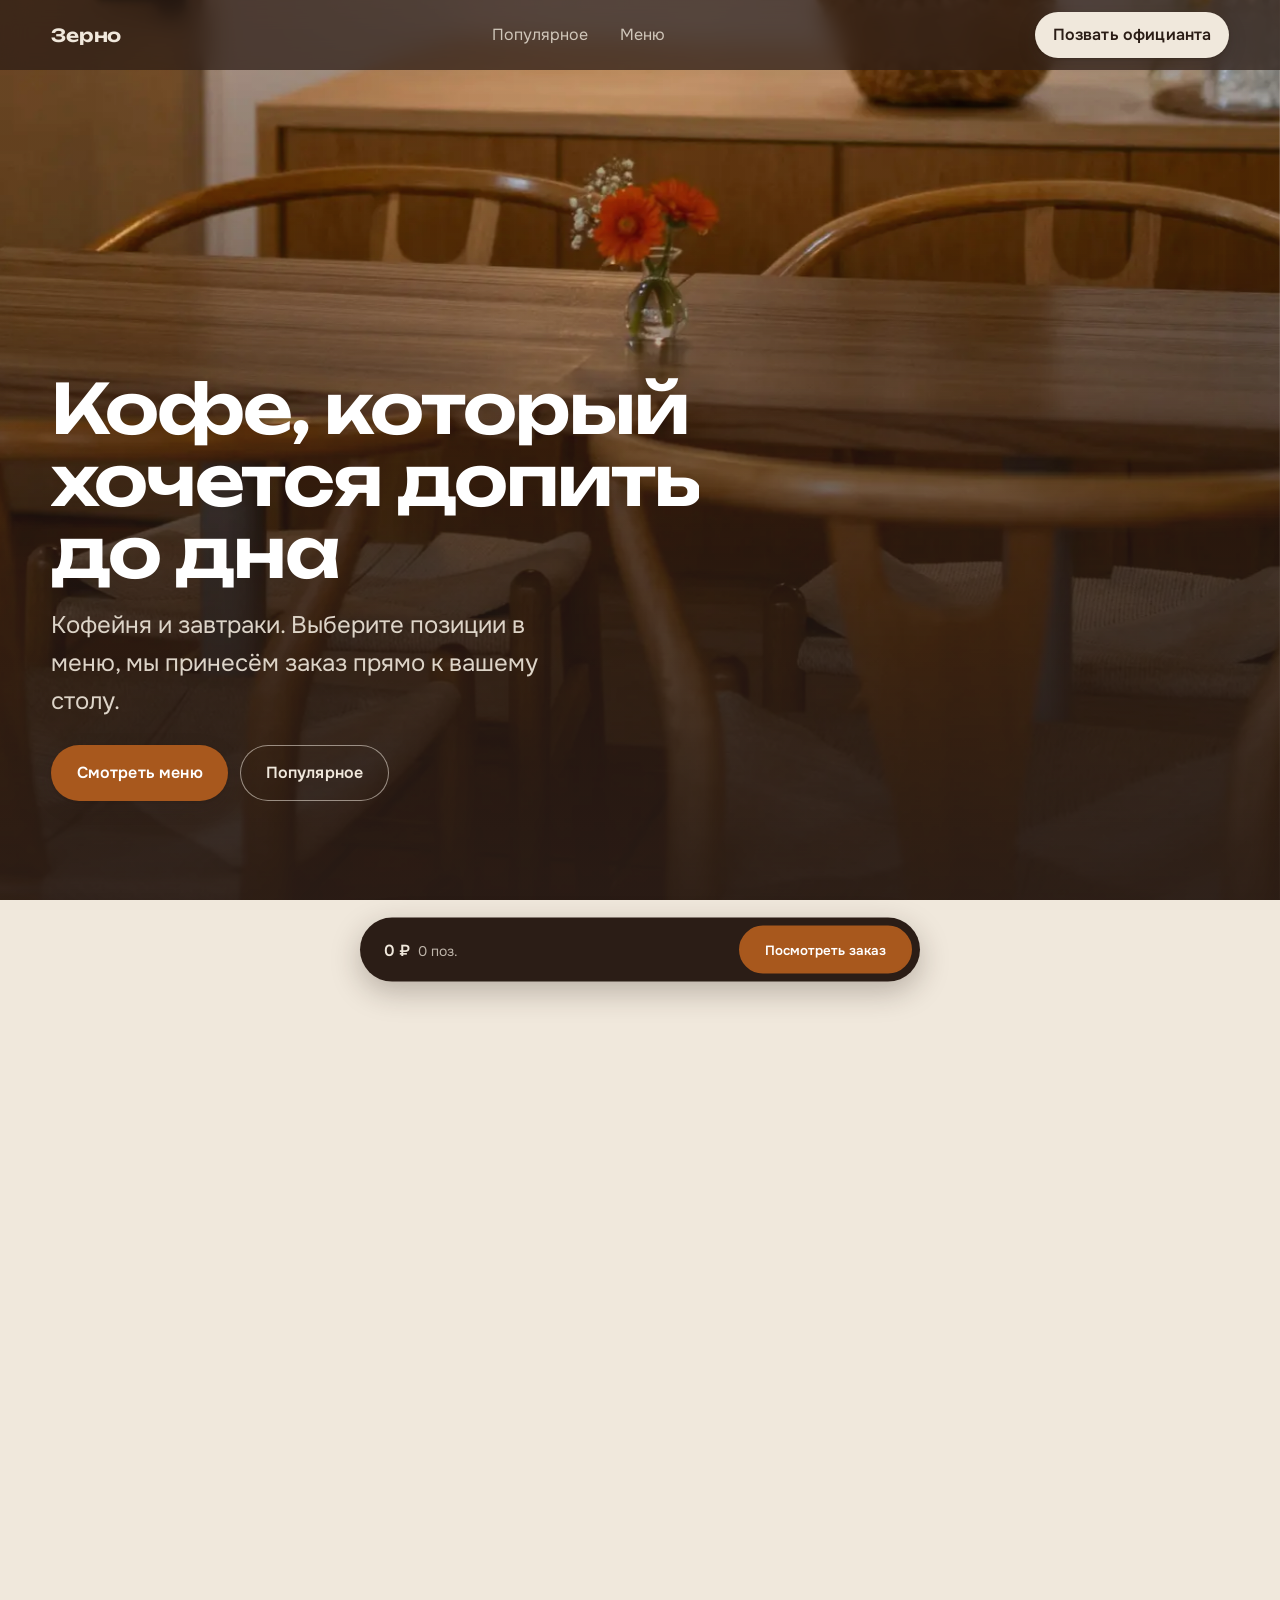
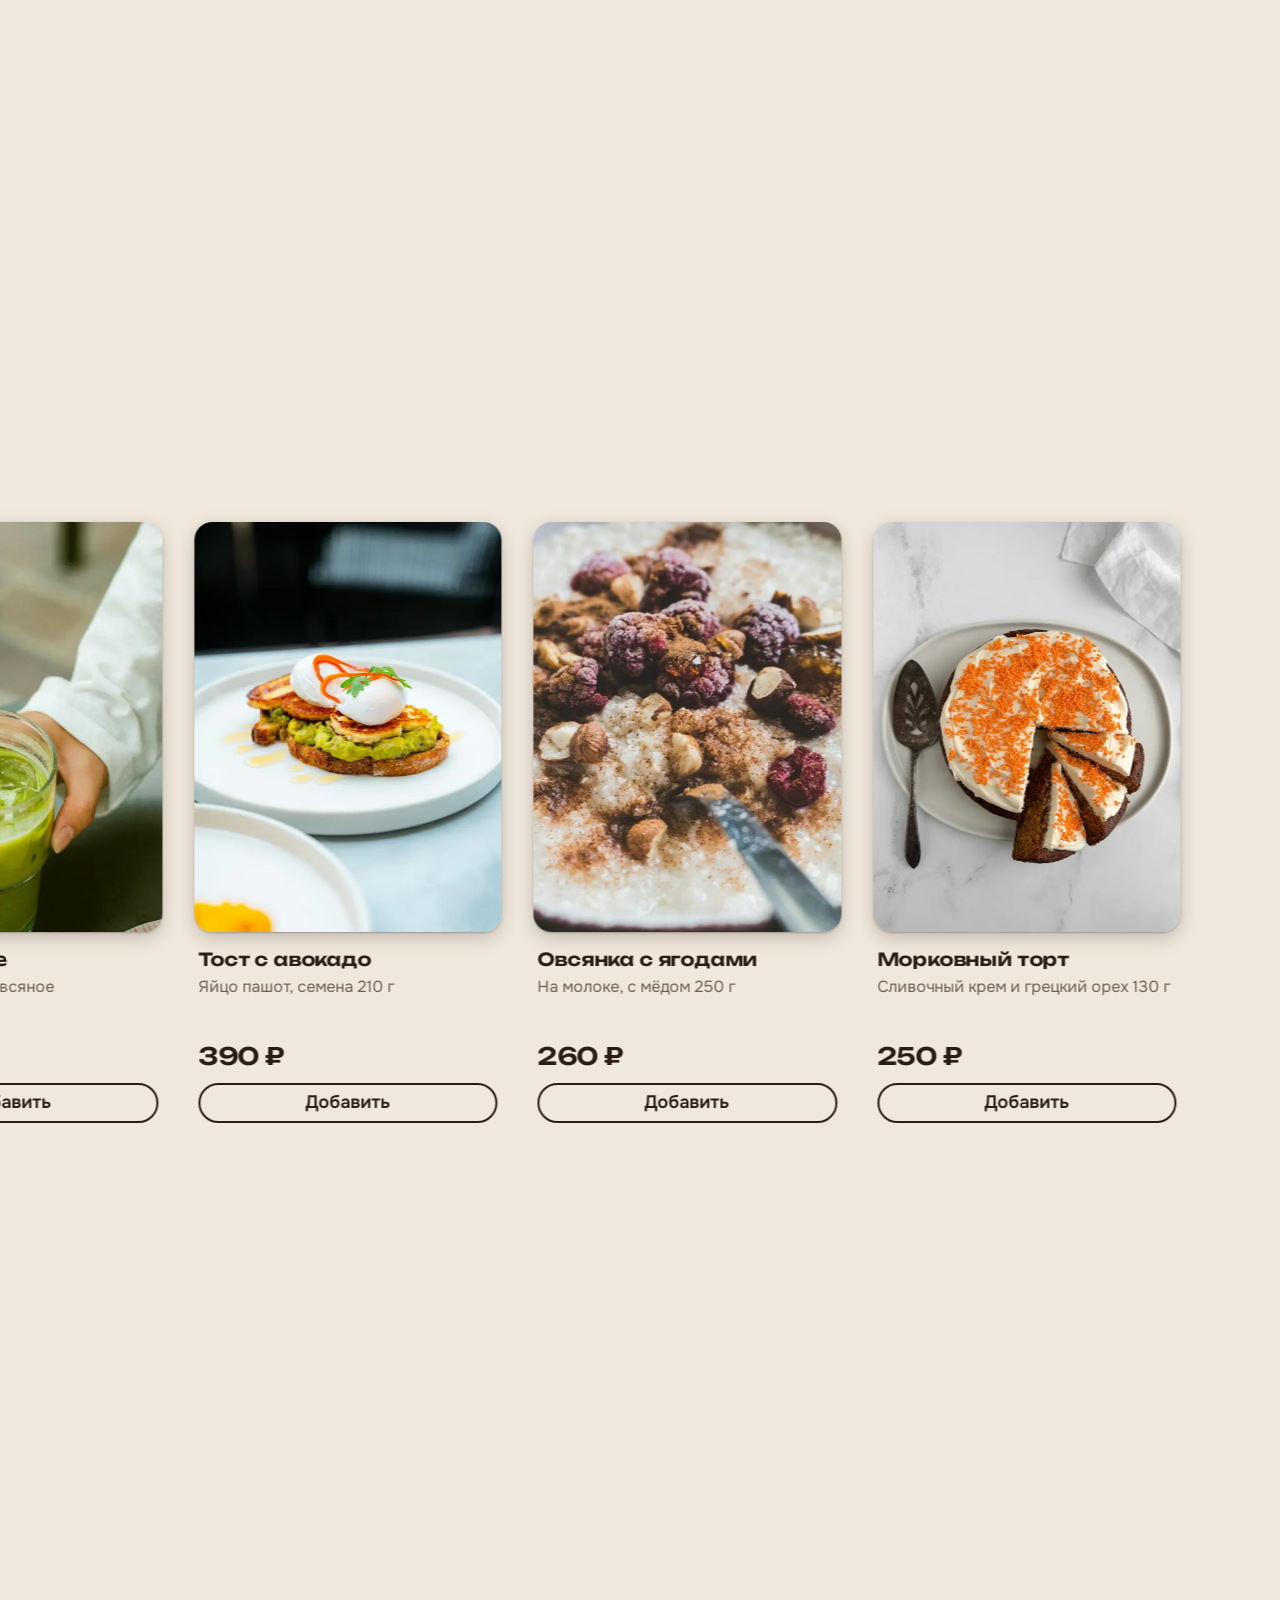
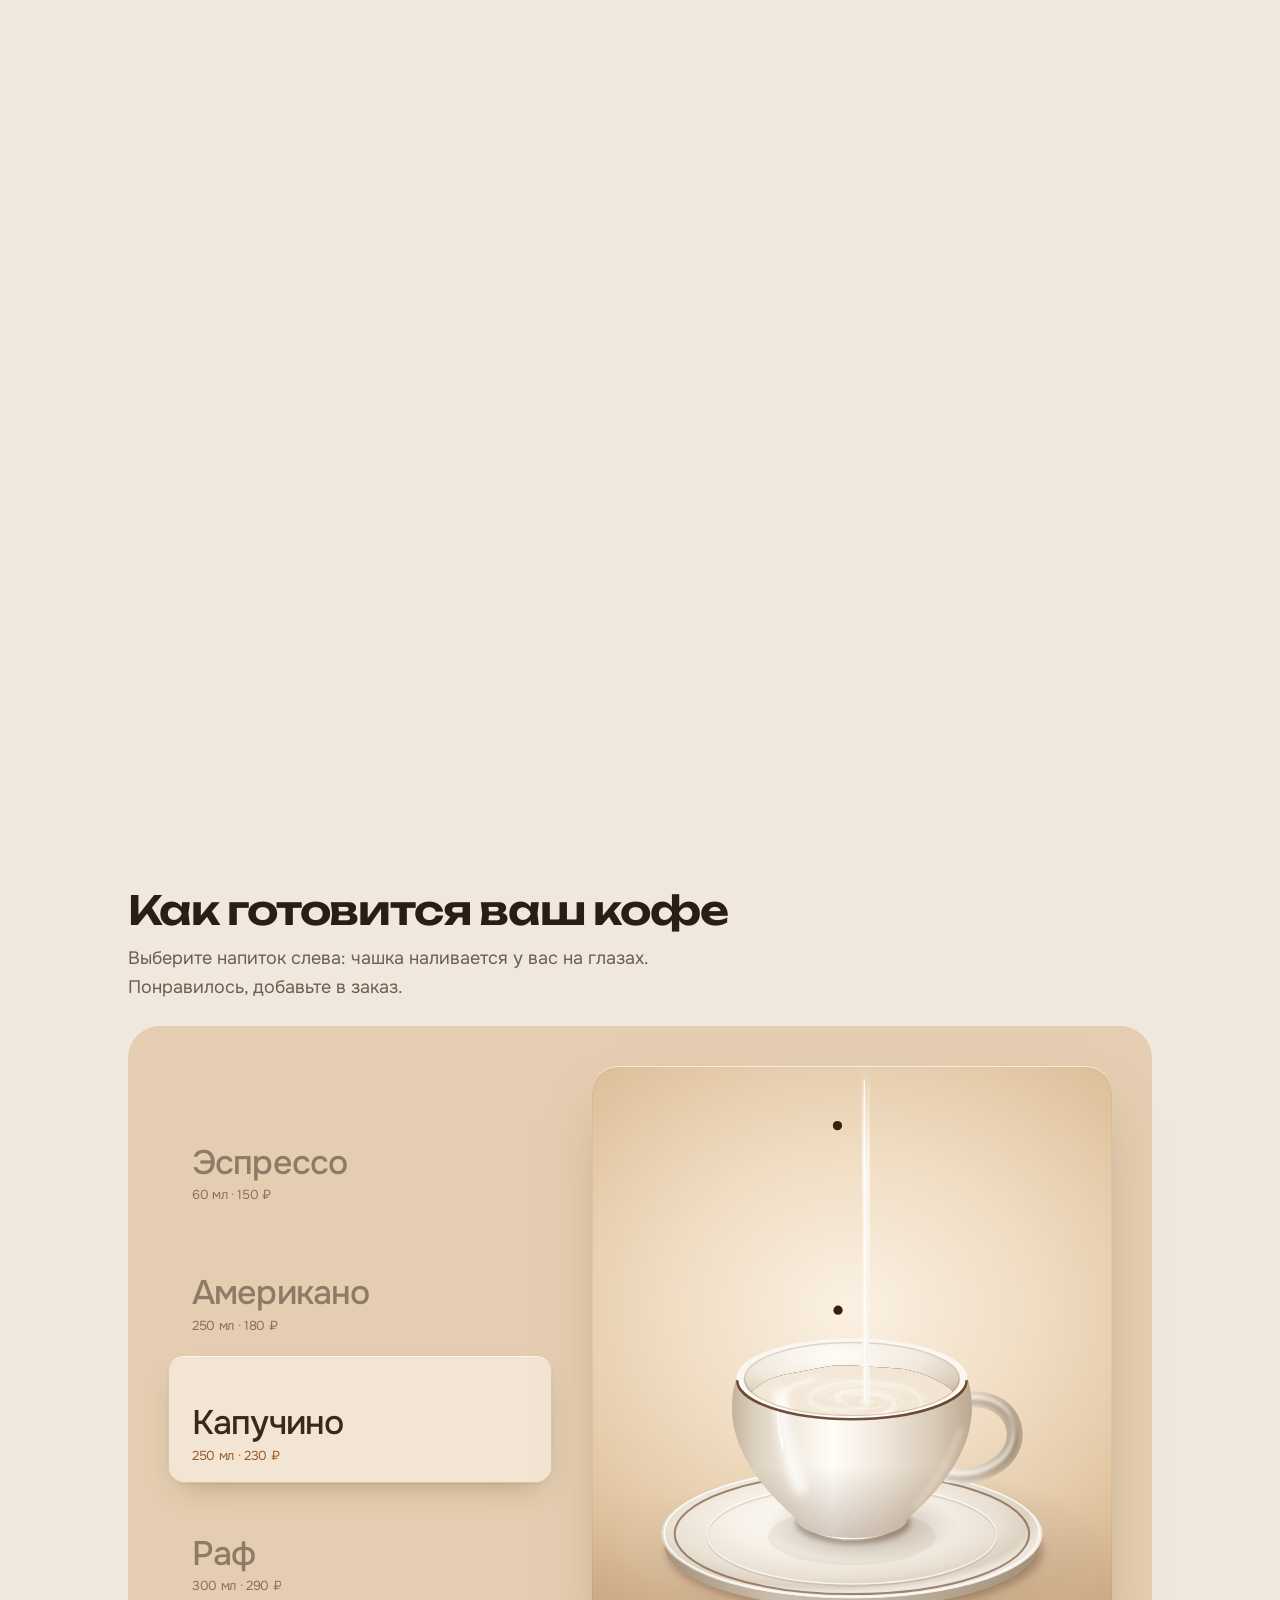
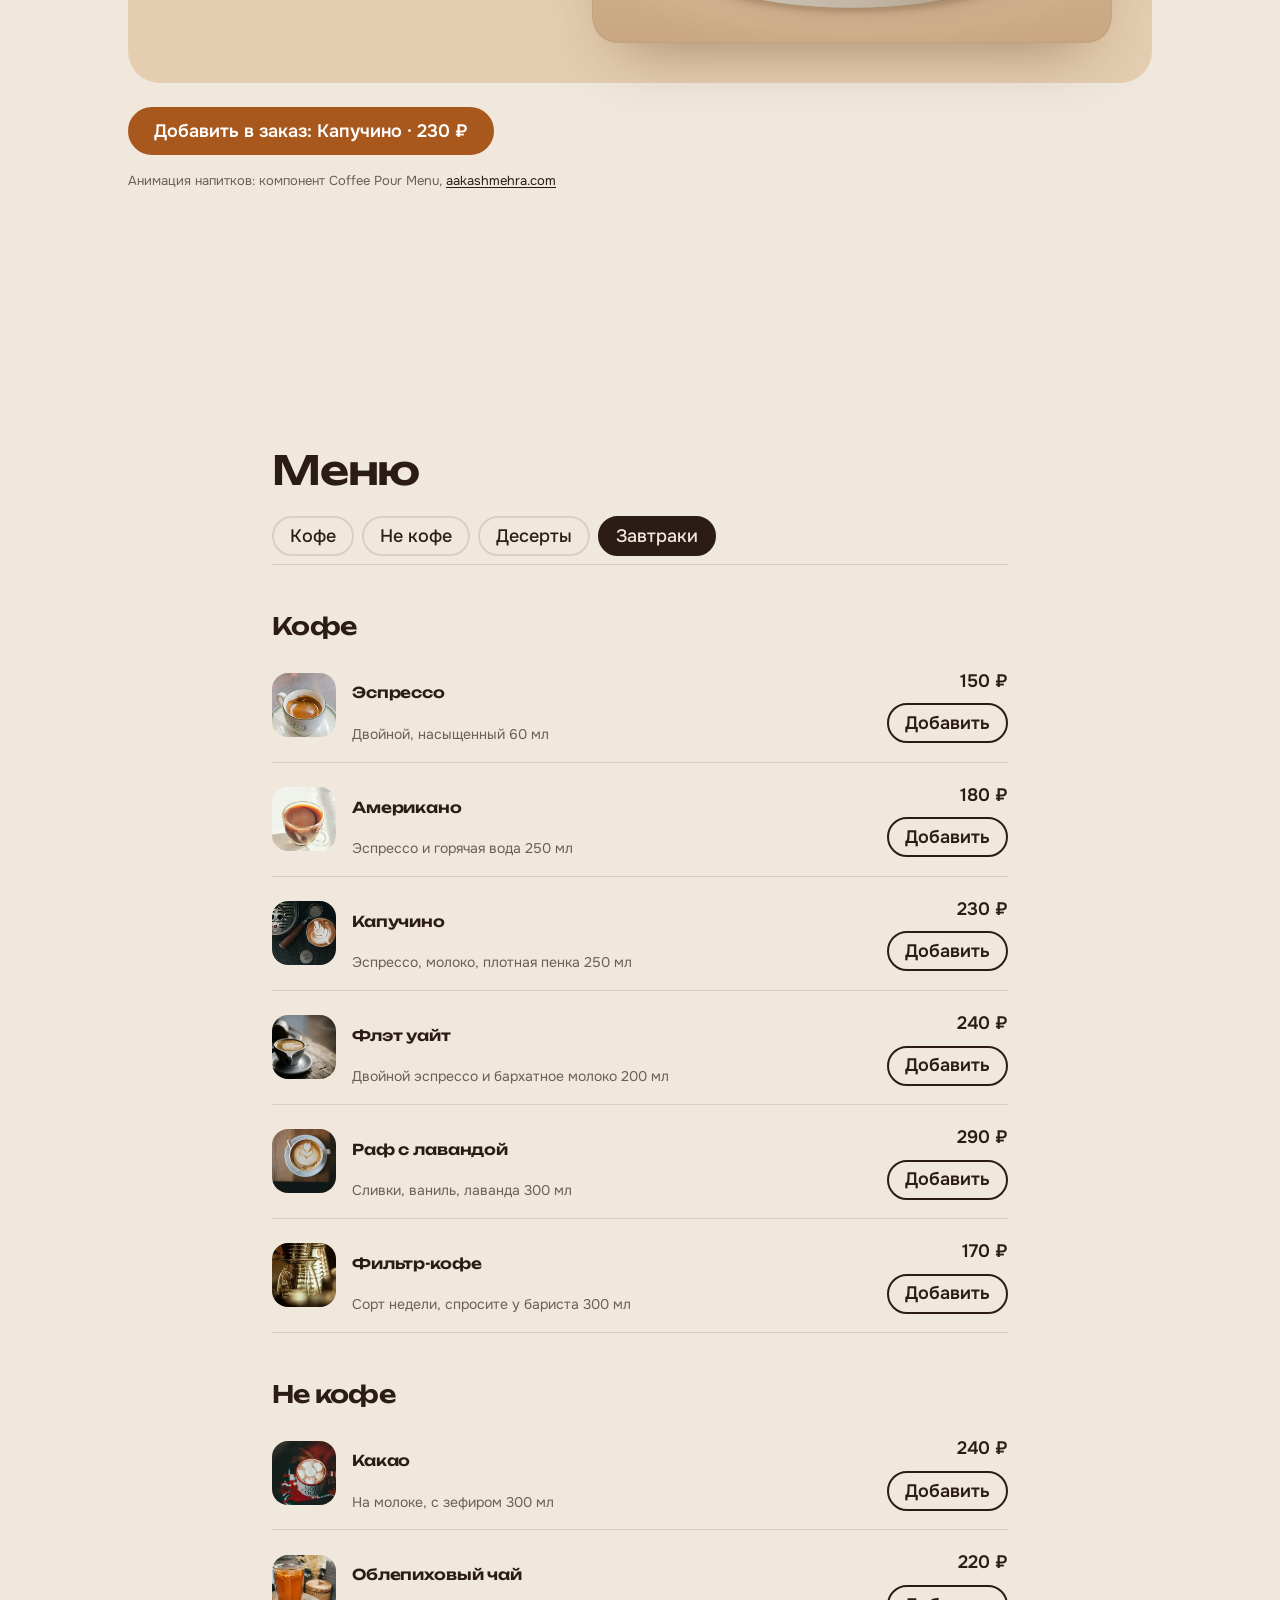
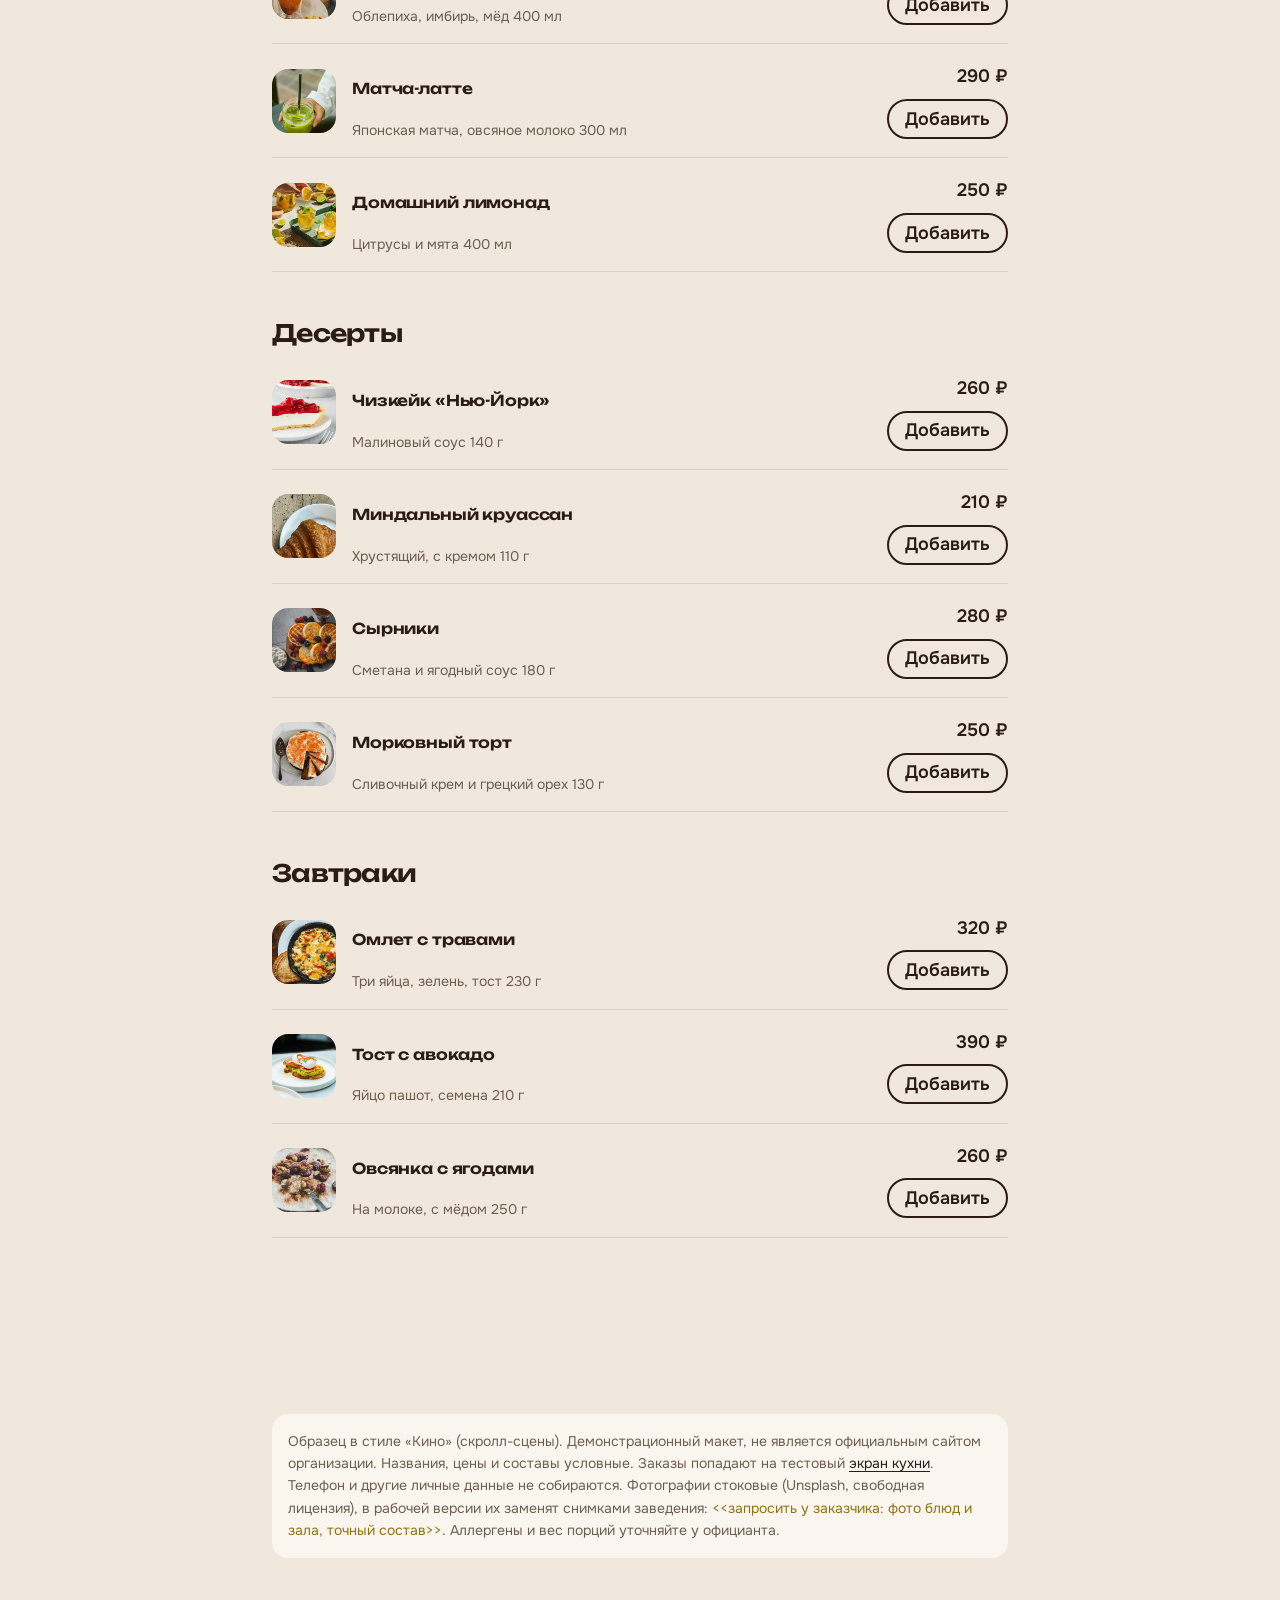
==== commit fb2d7e27: "Блок Как готовится ваш кофе: анимированные напитки и кнопка добавления в заказ" ====
--- a/index.html
+++ b/index.html
@@ -11,6 +11,7 @@
 <link rel="preconnect" href="https://fonts.gstatic.com" crossorigin>
 <link href="https://fonts.googleapis.com/css2?family=Onest:wght@400;500;600&family=Unbounded:wght@500;600&display=swap" rel="stylesheet">
 <link rel="stylesheet" href="vibe.css">
+<link rel="stylesheet" href="assets/coffee-pour.css">
 <style>
 /* Образец «Кино × Зерно». Стиль: скролл-сцены движка vibe (Галерея 45). Палитра взята из кофе: молочная пенка, эспрессо, карамель.
    Шрифты Unbounded + Onest (кириллица, свободная лицензия). Заказ уходит на наш API (база D1). */
@@ -108,10 +109,31 @@
 .work__buy .stepper { width: 100%; justify-content: space-between; }
 .work__buy .stepper button { width: 48px; height: 44px; }
 @media (max-width: 860px) { .gal__intro { width: 62vw; padding-right: var(--v-3); padding-top: 0; } .work { width: min(66vw, 17rem); } }
+.gal__top { display: none; }
 @media (pointer: coarse) {
-  .gal { height: auto; padding-top: 5rem; padding-bottom: var(--v-5); display: block; }
-  .gal__intro { width: min(100%, 34rem); padding: 0 var(--v-gutter); margin-bottom: var(--v-5); }
-}
+  /* телефон: заголовок над лентой, первое блюдо целиком, второе выглядывает справа */
+  .gal__top { display: block; padding: var(--v-6) var(--v-gutter) var(--v-4); }
+  .v-page .gal__top h2 { font-size: clamp(1.6rem, 1.2rem + 1.8vw, 2.2rem); line-height: 1.12; margin: 0 0 var(--v-2); }
+  .v-page .gal__top p { color: var(--v-ink-soft); max-width: 34ch; margin: 0; }
+  .gal { height: auto; padding-top: 0; padding-bottom: var(--v-5); display: block; }
+  .gal__intro--rail { display: none; }
+  .gal .work { width: min(66vw, 17rem); }
+  .v-page [data-v-act="pan"] [data-v-stage] { scroll-padding-inline: var(--v-gutter); }
+}
+
+/* Блок «Как готовится ваш кофе»: Tailwind подключён без глобального сброса, нужные сбросы тут (нулевая специфичность) */
+:where(.cpm-scope) *, :where(.cpm-scope) *::before, :where(.cpm-scope) *::after { box-sizing: border-box; }
+:where(.cpm-scope) button { background: none; border: 0; padding: 0; margin: 0; font: inherit; color: inherit; cursor: pointer; text-align: left; }
+:where(.cpm-scope) p { margin: 0; }
+:where(.cpm-scope) svg { display: block; }
+.pour-sec .v-wrap { width: min(100% - 2 * var(--v-gutter), 64rem); }
+.v-page .pour-sec h2.nd { font-size: clamp(1.7rem, 1.1rem + 1.8vw, 2.5rem); line-height: 1.1; margin: 0 0 var(--v-3); }
+.v-page .pour-lead { color: var(--v-ink-soft); max-width: 46ch; margin: 0 0 var(--v-5); }
+.pour-buy { display: flex; align-items: center; gap: var(--v-4); flex-wrap: wrap; margin-top: var(--v-5); }
+.pour-qty { color: var(--color-muted); font-weight: 500; }
+.v-page .pour-credit { margin: var(--v-4) 0 0; color: var(--color-muted); font-size: .8125rem; }
+.pour-credit a { color: var(--color-ink); }
+@media (max-width: 380px) { .pour-buy .btn { width: 100%; white-space: normal; text-align: center; padding-block: var(--v-2); } }
 
 /* Меню */
 .menu-sec .v-wrap { width: min(100% - 2 * var(--v-gutter), 46rem); }
@@ -225,8 +247,23 @@
 
   <!-- Сцена 2: лента популярного -->
   <section id="popular" data-v-act="pan" data-v-span="2.2" aria-label="Популярное">
+    <div class="gal__top" id="ribbonTop"></div>
     <div data-v-stage>
       <div class="gal"><div class="gal__rail" data-v-pan="0.04" id="ribbon"></div></div>
+    </div>
+  </section>
+
+  <!-- Как готовится кофе: анимированные напитки (React-компонент Coffee Pour Menu, собран в assets/coffee-pour.js) -->
+  <section id="pour" class="v-section pour-sec">
+    <div class="v-wrap">
+      <h2 class="nd" data-v-in data-v-in-self>Как готовится ваш кофе</h2>
+      <p class="pour-lead">Выберите напиток слева: чашка наливается у вас на глазах. Понравилось, добавьте в заказ.</p>
+      <div class="cpm-scope" id="coffee-pour-root"></div>
+      <div class="pour-buy">
+        <button class="btn btn-primary" id="pourAdd" type="button" data-act="inc" data-id="cappuccino">Добавить в заказ</button>
+        <span class="pour-qty" id="pourQty" aria-live="polite"></span>
+      </div>
+      <p class="pour-credit">Анимация напитков: компонент Coffee Pour Menu, <a href="https://aakashmehra.com/ref/coffeepourmenu" target="_blank" rel="noopener noreferrer">aakashmehra.com</a></p>
     </div>
   </section>
 
@@ -254,6 +291,7 @@
 <dialog id="sheet" aria-labelledby="sheetTitle"><div class="sheet" id="sheetBody"></div></dialog>
 
 <script src="vibe.js"></script>
+<script src="assets/coffee-pour.js" defer></script>
 <script>
 "use strict";
 const API = "https://zerno-lepestok-api.tuzir2022.workers.dev";
@@ -317,8 +355,12 @@
 
 /* ---------- Лента популярного ---------- */
 function renderRibbon() {
+  // на телефоне заголовок стоит над лентой и не уезжает при листании; на компьютере он первый в самой ленте
+  $("#ribbonTop").innerHTML = `
+    <h2 class="nd">Популярное сегодня</h2>
+    <p>Что чаще заказывают к кофе. Листайте в сторону и добавляйте в заказ прямо отсюда.</p>`;
   $("#ribbon").innerHTML = `
-    <div class="gal__intro">
+    <div class="gal__intro gal__intro--rail">
       <h2 class="nd">Популярное сегодня</h2>
       <p>Что чаще всего заказывают к кофе. Добавьте в заказ прямо отсюда.</p>
       <a class="v-btn" href="#menu">Всё меню</a>
@@ -381,7 +423,20 @@
   const n = count();
   $("#cartbar").classList.toggle("on", n > 0);
   $("#cartSum").innerHTML = `${money(total())}<small>${n} поз.</small>`;
-}
+  updatePourBtn();
+}
+
+/* Блок «Как готовится ваш кофе»: компонент сообщает, какой напиток выбран, кнопка добавляет его в заказ */
+let pourId = "cappuccino";
+function updatePourBtn() {
+  const m = byId[pourId], b = $("#pourAdd");
+  if (!m || !b) return;
+  b.dataset.id = pourId;
+  b.textContent = `Добавить в заказ: ${m.name} · ${money(m.price)}`;
+  const q = state.cart[pourId] || 0;
+  $("#pourQty").textContent = q ? `В заказе: ${q}` : "";
+}
+window.addEventListener("cpm:select", (e) => { pourId = e.detail; updatePourBtn(); });
 
 /* ---------- Лист заказа ---------- */
 function renderSheet() {
--- a/assets/coffee-pour.css
+++ b/assets/coffee-pour.css
@@ -0,0 +1,2 @@
+/*! tailwindcss v4.3.4 | MIT License | https://tailwindcss.com */
+@layer properties{@supports (((-webkit-hyphens:none)) and (not (margin-trim:block))) or ((-moz-orient:inline) and (not (color:rgb(from red r g b)))){*,:before,:after,::backdrop{--tw-scale-x:1;--tw-scale-y:1;--tw-scale-z:1;--tw-rotate-x:initial;--tw-rotate-y:initial;--tw-rotate-z:initial;--tw-skew-x:initial;--tw-skew-y:initial;--tw-pan-x:initial;--tw-pan-y:initial;--tw-pinch-zoom:initial;--tw-space-y-reverse:0;--tw-space-x-reverse:0;--tw-divide-x-reverse:0;--tw-border-style:solid;--tw-divide-y-reverse:0;--tw-leading:initial;--tw-font-weight:initial;--tw-tracking:initial;--tw-ordinal:initial;--tw-slashed-zero:initial;--tw-numeric-figure:initial;--tw-numeric-spacing:initial;--tw-numeric-fraction:initial;--tw-shadow:0 0 #0000;--tw-shadow-color:initial;--tw-shadow-alpha:100%;--tw-inset-shadow:0 0 #0000;--tw-inset-shadow-color:initial;--tw-inset-shadow-alpha:100%;--tw-ring-color:initial;--tw-ring-shadow:0 0 #0000;--tw-inset-ring-color:initial;--tw-inset-ring-shadow:0 0 #0000;--tw-ring-inset:initial;--tw-ring-offset-width:0px;--tw-ring-offset-color:#fff;--tw-ring-offset-shadow:0 0 #0000;--tw-outline-style:solid;--tw-blur:initial;--tw-brightness:initial;--tw-contrast:initial;--tw-grayscale:initial;--tw-hue-rotate:initial;--tw-invert:initial;--tw-opacity:initial;--tw-saturate:initial;--tw-sepia:initial;--tw-drop-shadow:initial;--tw-drop-shadow-color:initial;--tw-drop-shadow-alpha:100%;--tw-drop-shadow-size:initial;--tw-backdrop-blur:initial;--tw-backdrop-brightness:initial;--tw-backdrop-contrast:initial;--tw-backdrop-grayscale:initial;--tw-backdrop-hue-rotate:initial;--tw-backdrop-invert:initial;--tw-backdrop-opacity:initial;--tw-backdrop-saturate:initial;--tw-backdrop-sepia:initial;--tw-duration:initial;--tw-ease:initial}}}:root,:host{--spacing:.25rem;--container-5xl:64rem;--font-weight-medium:500;--tracking-tight:-.025em;--leading-tight:1.25;--radius-2xl:1rem;--ease-in:cubic-bezier(.4, 0, 1, 1);--ease-out:cubic-bezier(0, 0, .2, 1);--ease-in-out:cubic-bezier(.4, 0, .2, 1);--default-transition-duration:.15s;--default-transition-timing-function:cubic-bezier(.4, 0, .2, 1)}.\@container{container-type:inline-size}.collapse{visibility:collapse}.invisible{visibility:hidden}.visible{visibility:visible}.sr-only{clip-path:inset(50%);white-space:nowrap;border-width:0;width:1px;height:1px;margin:-1px;padding:0;position:absolute;overflow:hidden}.not-sr-only{clip-path:none;white-space:normal;width:auto;height:auto;margin:0;padding:0;position:static;overflow:visible}.absolute{position:absolute}.fixed{position:fixed}.relative{position:relative}.static{position:static}.sticky{position:sticky}.inset-0{inset:0}.isolate{isolation:isolate}.isolation-auto{isolation:auto}.container{width:100%}@media (min-width:40rem){.container{max-width:40rem}}@media (min-width:48rem){.container{max-width:48rem}}@media (min-width:64rem){.container{max-width:64rem}}@media (min-width:80rem){.container{max-width:80rem}}@media (min-width:96rem){.container{max-width:96rem}}.mt-0\.5{margin-top:calc(var(--spacing) * .5)}.block{display:block}.contents{display:contents}.flex{display:flex}.flow-root{display:flow-root}.grid{display:grid}.hidden{display:none}.inline{display:inline}.inline-block{display:inline-block}.inline-flex{display:inline-flex}.inline-grid{display:inline-grid}.inline-table{display:inline-table}.list-item{display:list-item}.table{display:table}.table-caption{display:table-caption}.table-cell{display:table-cell}.table-column{display:table-column}.table-column-group{display:table-column-group}.table-footer-group{display:table-footer-group}.table-header-group{display:table-header-group}.table-row{display:table-row}.table-row-group{display:table-row-group}.aspect-\[9\/10\]{aspect-ratio:9/10}.h-full{height:100%}.w-full{width:100%}.max-w-5xl{max-width:var(--container-5xl)}.min-w-0{min-width:0}.shrink{flex-shrink:1}.grow{flex-grow:1}.border-collapse{border-collapse:collapse}.translate-none{translate:none}.scale-3d{scale:var(--tw-scale-x) var(--tw-scale-y) var(--tw-scale-z)}.transform{transform:var(--tw-rotate-x, ) var(--tw-rotate-y, ) var(--tw-rotate-z, ) var(--tw-skew-x, ) var(--tw-skew-y, )}.touch-pinch-zoom{--tw-pinch-zoom:pinch-zoom;touch-action:var(--tw-pan-x, ) var(--tw-pan-y, ) var(--tw-pinch-zoom, )}.resize{resize:both}.grid-cols-2{grid-template-columns:repeat(2,minmax(0,1fr))}.flex-col{flex-direction:column}.flex-wrap{flex-wrap:wrap}.items-center{align-items:center}.gap-1\.5{gap:calc(var(--spacing) * 1.5)}.gap-5{gap:calc(var(--spacing) * 5)}:where(.space-y-reverse>:not(:last-child)){--tw-space-y-reverse:1}:where(.space-x-reverse>:not(:last-child)){--tw-space-x-reverse:1}:where(.divide-x>:not(:last-child)){--tw-divide-x-reverse:0;border-inline-style:var(--tw-border-style);border-inline-start-width:calc(1px * var(--tw-divide-x-reverse));border-inline-end-width:calc(1px * calc(1 - var(--tw-divide-x-reverse)))}:where(.divide-y>:not(:last-child)){--tw-divide-y-reverse:0;border-bottom-style:var(--tw-border-style);border-top-style:var(--tw-border-style);border-top-width:calc(1px * var(--tw-divide-y-reverse));border-bottom-width:calc(1px * calc(1 - var(--tw-divide-y-reverse)))}:where(.divide-y-reverse>:not(:last-child)){--tw-divide-y-reverse:1}.truncate{text-overflow:ellipsis;white-space:nowrap;overflow:hidden}.overflow-hidden{overflow:hidden}.rounded-2xl{border-radius:var(--radius-2xl)}.rounded-\[26px\]{border-radius:26px}.rounded-\[32px\]{border-radius:32px}.rounded-s{border-start-start-radius:.25rem;border-end-start-radius:.25rem}.rounded-ss{border-start-start-radius:.25rem}.rounded-e{border-start-end-radius:.25rem;border-end-end-radius:.25rem}.rounded-se{border-start-end-radius:.25rem}.rounded-ee{border-end-end-radius:.25rem}.rounded-es{border-end-start-radius:.25rem}.rounded-t{border-top-left-radius:.25rem;border-top-right-radius:.25rem}.rounded-l{border-top-left-radius:.25rem;border-bottom-left-radius:.25rem}.rounded-tl{border-top-left-radius:.25rem}.rounded-r{border-top-right-radius:.25rem;border-bottom-right-radius:.25rem}.rounded-tr{border-top-right-radius:.25rem}.rounded-b{border-bottom-right-radius:.25rem;border-bottom-left-radius:.25rem}.rounded-br{border-bottom-right-radius:.25rem}.rounded-bl{border-bottom-left-radius:.25rem}.border{border-style:var(--tw-border-style);border-width:1px}.border-x{border-inline-style:var(--tw-border-style);border-inline-width:1px}.border-y{border-block-style:var(--tw-border-style);border-block-width:1px}.border-s{border-inline-start-style:var(--tw-border-style);border-inline-start-width:1px}.border-e{border-inline-end-style:var(--tw-border-style);border-inline-end-width:1px}.border-bs{border-block-start-style:var(--tw-border-style);border-block-start-width:1px}.border-be{border-block-end-style:var(--tw-border-style);border-block-end-width:1px}.border-t{border-top-style:var(--tw-border-style);border-top-width:1px}.border-r{border-right-style:var(--tw-border-style);border-right-width:1px}.border-b{border-bottom-style:var(--tw-border-style);border-bottom-width:1px}.border-l{border-left-style:var(--tw-border-style);border-left-width:1px}.bg-\[\#e4cdb0\]{background-color:#e4cdb0}.bg-\[\#f7ecdd\]\/80{background-color:oklab(94.7711% .00567234 .0225128/.8)}.bg-\[radial-gradient\(80\%_62\%_at_50\%_42\%\,\#fbf1e3_0\%\,\#f0dcc2_45\%\,\#e2c6a3_80\%\,\#d6b791_100\%\)\]{background-image:radial-gradient(80% 62% at 50% 42%,#fbf1e3 0%,#f0dcc2 45%,#e2c6a3 80%,#d6b791 100%)}.bg-repeat{background-repeat:repeat}.mask-no-clip{-webkit-mask-clip:no-clip;mask-clip:no-clip}.mask-repeat{-webkit-mask-repeat:repeat;mask-repeat:repeat}.p-4{padding:calc(var(--spacing) * 4)}.px-3\.5{padding-inline:calc(var(--spacing) * 3.5)}.py-3{padding-block:calc(var(--spacing) * 3)}.text-left{text-align:left}.text-\[11\.5px\]{font-size:11.5px}.text-\[19px\]{font-size:19px}.leading-tight{--tw-leading:var(--leading-tight);line-height:var(--leading-tight)}.font-medium{--tw-font-weight:var(--font-weight-medium);font-weight:var(--font-weight-medium)}.tracking-\[-0\.025em\]{--tw-tracking:-.025em;letter-spacing:-.025em}.tracking-tight{--tw-tracking:var(--tracking-tight);letter-spacing:var(--tracking-tight)}.text-wrap{text-wrap:wrap}.text-clip{text-overflow:clip}.text-ellipsis{text-overflow:ellipsis}.text-\[\#3a271d\]{color:#3a271d}.text-\[\#3a271d\]\/50{color:oklab(29.2797% .0222268 .0253316/.5)}.text-\[\#6b4a35\]\/70{color:oklab(44.0079% .0332515 .044519/.7)}.text-\[\#9a5e2e\]{color:#9a5e2e}.capitalize{text-transform:capitalize}.lowercase{text-transform:lowercase}.normal-case{text-transform:none}.uppercase{text-transform:uppercase}.italic{font-style:italic}.not-italic{font-style:normal}.diagonal-fractions{--tw-numeric-fraction:diagonal-fractions;font-variant-numeric:var(--tw-ordinal, ) var(--tw-slashed-zero, ) var(--tw-numeric-figure, ) var(--tw-numeric-spacing, ) var(--tw-numeric-fraction, )}.lining-nums{--tw-numeric-figure:lining-nums;font-variant-numeric:var(--tw-ordinal, ) var(--tw-slashed-zero, ) var(--tw-numeric-figure, ) var(--tw-numeric-spacing, ) var(--tw-numeric-fraction, )}.oldstyle-nums{--tw-numeric-figure:oldstyle-nums;font-variant-numeric:var(--tw-ordinal, ) var(--tw-slashed-zero, ) var(--tw-numeric-figure, ) var(--tw-numeric-spacing, ) var(--tw-numeric-fraction, )}.ordinal{--tw-ordinal:ordinal;font-variant-numeric:var(--tw-ordinal, ) var(--tw-slashed-zero, ) var(--tw-numeric-figure, ) var(--tw-numeric-spacing, ) var(--tw-numeric-fraction, )}.proportional-nums{--tw-numeric-spacing:proportional-nums;font-variant-numeric:var(--tw-ordinal, ) var(--tw-slashed-zero, ) var(--tw-numeric-figure, ) var(--tw-numeric-spacing, ) var(--tw-numeric-fraction, )}.slashed-zero{--tw-slashed-zero:slashed-zero;font-variant-numeric:var(--tw-ordinal, ) var(--tw-slashed-zero, ) var(--tw-numeric-figure, ) var(--tw-numeric-spacing, ) var(--tw-numeric-fraction, )}.stacked-fractions{--tw-numeric-fraction:stacked-fractions;font-variant-numeric:var(--tw-ordinal, ) var(--tw-slashed-zero, ) var(--tw-numeric-figure, ) var(--tw-numeric-spacing, ) var(--tw-numeric-fraction, )}.tabular-nums{--tw-numeric-spacing:tabular-nums;font-variant-numeric:var(--tw-ordinal, ) var(--tw-slashed-zero, ) var(--tw-numeric-figure, ) var(--tw-numeric-spacing, ) var(--tw-numeric-fraction, )}.normal-nums{font-variant-numeric:normal}.line-through{text-decoration-line:line-through}.no-underline{text-decoration-line:none}.overline{text-decoration-line:overline}.underline{text-decoration-line:underline}.antialiased{-webkit-font-smoothing:antialiased;-moz-osx-font-smoothing:grayscale}.subpixel-antialiased{-webkit-font-smoothing:auto;-moz-osx-font-smoothing:auto}.shadow{--tw-shadow:0 1px 3px 0 var(--tw-shadow-color,#0000001a), 0 1px 2px -1px var(--tw-shadow-color,#0000001a);box-shadow:var(--tw-inset-shadow), var(--tw-inset-ring-shadow), var(--tw-ring-offset-shadow), var(--tw-ring-shadow), var(--tw-shadow)}.shadow-\[inset_0_1px_0_rgba\(255\,255\,255\,0\.7\)\,inset_0_0_0_1px_rgba\(120\,75\,35\,0\.08\)\,0_30px_60px_-30px_rgba\(90\,55\,25\,0\.5\)\]{--tw-shadow:inset 0 1px 0 var(--tw-shadow-color,#ffffffb3), inset 0 0 0 1px var(--tw-shadow-color,#784b2314), 0 30px 60px -30px var(--tw-shadow-color,#5a371980);box-shadow:var(--tw-inset-shadow), var(--tw-inset-ring-shadow), var(--tw-ring-offset-shadow), var(--tw-ring-shadow), var(--tw-shadow)}.shadow-\[inset_0_1px_0_rgba\(255\,255\,255\,0\.8\)\,inset_0_0_0_1px_rgba\(185\,122\,69\,0\.32\)\,0_1px_2px_rgba\(90\,55\,25\,0\.08\)\,0_14px_30px_-16px_rgba\(90\,55\,25\,0\.4\)\]{--tw-shadow:inset 0 1px 0 var(--tw-shadow-color,#fffc), inset 0 0 0 1px var(--tw-shadow-color,#b97a4552), 0 1px 2px var(--tw-shadow-color,#5a371914), 0 14px 30px -16px var(--tw-shadow-color,#5a371966);box-shadow:var(--tw-inset-shadow), var(--tw-inset-ring-shadow), var(--tw-ring-offset-shadow), var(--tw-ring-shadow), var(--tw-shadow)}.ring{--tw-ring-shadow:var(--tw-ring-inset, ) 0 0 0 calc(1px + var(--tw-ring-offset-width)) var(--tw-ring-color,currentcolor);box-shadow:var(--tw-inset-shadow), var(--tw-inset-ring-shadow), var(--tw-ring-offset-shadow), var(--tw-ring-shadow), var(--tw-shadow)}.inset-ring{--tw-inset-ring-shadow:inset 0 0 0 1px var(--tw-inset-ring-color,currentcolor);box-shadow:var(--tw-inset-shadow), var(--tw-inset-ring-shadow), var(--tw-ring-offset-shadow), var(--tw-ring-shadow), var(--tw-shadow)}.outline{outline-style:var(--tw-outline-style);outline-width:1px}.blur{--tw-blur:blur(8px);filter:var(--tw-blur, ) var(--tw-brightness, ) var(--tw-contrast, ) var(--tw-grayscale, ) var(--tw-hue-rotate, ) var(--tw-invert, ) var(--tw-saturate, ) var(--tw-sepia, ) var(--tw-drop-shadow, )}.drop-shadow{--tw-drop-shadow-size:drop-shadow(0 1px 2px var(--tw-drop-shadow-color,#0000001a)) drop-shadow(0 1px 1px var(--tw-drop-shadow-color,#0000000f));--tw-drop-shadow:drop-shadow(0 1px 2px #0000001a) drop-shadow(0 1px 1px #0000000f);filter:var(--tw-blur, ) var(--tw-brightness, ) var(--tw-contrast, ) var(--tw-grayscale, ) var(--tw-hue-rotate, ) var(--tw-invert, ) var(--tw-saturate, ) var(--tw-sepia, ) var(--tw-drop-shadow, )}.filter{filter:var(--tw-blur, ) var(--tw-brightness, ) var(--tw-contrast, ) var(--tw-grayscale, ) var(--tw-hue-rotate, ) var(--tw-invert, ) var(--tw-saturate, ) var(--tw-sepia, ) var(--tw-drop-shadow, )}.backdrop-blur{--tw-backdrop-blur:blur(8px);-webkit-backdrop-filter:var(--tw-backdrop-blur, ) var(--tw-backdrop-brightness, ) var(--tw-backdrop-contrast, ) var(--tw-backdrop-grayscale, ) var(--tw-backdrop-hue-rotate, ) var(--tw-backdrop-invert, ) var(--tw-backdrop-opacity, ) var(--tw-backdrop-saturate, ) var(--tw-backdrop-sepia, );backdrop-filter:var(--tw-backdrop-blur, ) var(--tw-backdrop-brightness, ) var(--tw-backdrop-contrast, ) var(--tw-backdrop-grayscale, ) var(--tw-backdrop-hue-rotate, ) var(--tw-backdrop-invert, ) var(--tw-backdrop-opacity, ) var(--tw-backdrop-saturate, ) var(--tw-backdrop-sepia, )}.backdrop-grayscale{--tw-backdrop-grayscale:grayscale(100%);-webkit-backdrop-filter:var(--tw-backdrop-blur, ) var(--tw-backdrop-brightness, ) var(--tw-backdrop-contrast, ) var(--tw-backdrop-grayscale, ) var(--tw-backdrop-hue-rotate, ) var(--tw-backdrop-invert, ) var(--tw-backdrop-opacity, ) var(--tw-backdrop-saturate, ) var(--tw-backdrop-sepia, );backdrop-filter:var(--tw-backdrop-blur, ) var(--tw-backdrop-brightness, ) var(--tw-backdrop-contrast, ) var(--tw-backdrop-grayscale, ) var(--tw-backdrop-hue-rotate, ) var(--tw-backdrop-invert, ) var(--tw-backdrop-opacity, ) var(--tw-backdrop-saturate, ) var(--tw-backdrop-sepia, )}.backdrop-invert{--tw-backdrop-invert:invert(100%);-webkit-backdrop-filter:var(--tw-backdrop-blur, ) var(--tw-backdrop-brightness, ) var(--tw-backdrop-contrast, ) var(--tw-backdrop-grayscale, ) var(--tw-backdrop-hue-rotate, ) var(--tw-backdrop-invert, ) var(--tw-backdrop-opacity, ) var(--tw-backdrop-saturate, ) var(--tw-backdrop-sepia, );backdrop-filter:var(--tw-backdrop-blur, ) var(--tw-backdrop-brightness, ) var(--tw-backdrop-contrast, ) var(--tw-backdrop-grayscale, ) var(--tw-backdrop-hue-rotate, ) var(--tw-backdrop-invert, ) var(--tw-backdrop-opacity, ) var(--tw-backdrop-saturate, ) var(--tw-backdrop-sepia, )}.backdrop-sepia{--tw-backdrop-sepia:sepia(100%);-webkit-backdrop-filter:var(--tw-backdrop-blur, ) var(--tw-backdrop-brightness, ) var(--tw-backdrop-contrast, ) var(--tw-backdrop-grayscale, ) var(--tw-backdrop-hue-rotate, ) var(--tw-backdrop-invert, ) var(--tw-backdrop-opacity, ) var(--tw-backdrop-saturate, ) var(--tw-backdrop-sepia, );backdrop-filter:var(--tw-backdrop-blur, ) var(--tw-backdrop-brightness, ) var(--tw-backdrop-contrast, ) var(--tw-backdrop-grayscale, ) var(--tw-backdrop-hue-rotate, ) var(--tw-backdrop-invert, ) var(--tw-backdrop-opacity, ) var(--tw-backdrop-saturate, ) var(--tw-backdrop-sepia, )}.backdrop-filter{-webkit-backdrop-filter:var(--tw-backdrop-blur, ) var(--tw-backdrop-brightness, ) var(--tw-backdrop-contrast, ) var(--tw-backdrop-grayscale, ) var(--tw-backdrop-hue-rotate, ) var(--tw-backdrop-invert, ) var(--tw-backdrop-opacity, ) var(--tw-backdrop-saturate, ) var(--tw-backdrop-sepia, );backdrop-filter:var(--tw-backdrop-blur, ) var(--tw-backdrop-brightness, ) var(--tw-backdrop-contrast, ) var(--tw-backdrop-grayscale, ) var(--tw-backdrop-hue-rotate, ) var(--tw-backdrop-invert, ) var(--tw-backdrop-opacity, ) var(--tw-backdrop-saturate, ) var(--tw-backdrop-sepia, )}.transition{transition-property:color,background-color,border-color,outline-color,text-decoration-color,fill,stroke,--tw-gradient-from,--tw-gradient-via,--tw-gradient-to,opacity,box-shadow,transform,translate,scale,rotate,filter,-webkit-backdrop-filter,backdrop-filter,display,content-visibility,overlay,pointer-events;transition-timing-function:var(--tw-ease,var(--default-transition-timing-function));transition-duration:var(--tw-duration,var(--default-transition-duration))}.transition\!{transition-property:color,background-color,border-color,outline-color,text-decoration-color,fill,stroke,--tw-gradient-from,--tw-gradient-via,--tw-gradient-to,opacity,box-shadow,transform,translate,scale,rotate,filter,-webkit-backdrop-filter,backdrop-filter,display,content-visibility,overlay,pointer-events!important;transition-timing-function:var(--tw-ease,var(--default-transition-timing-function))!important;transition-duration:var(--tw-duration,var(--default-transition-duration))!important}.transition-colors{transition-property:color,background-color,border-color,outline-color,text-decoration-color,fill,stroke,--tw-gradient-from,--tw-gradient-via,--tw-gradient-to;transition-timing-function:var(--tw-ease,var(--default-transition-timing-function));transition-duration:var(--tw-duration,var(--default-transition-duration))}.duration-300{--tw-duration:.3s;transition-duration:.3s}.ease-in{--tw-ease:var(--ease-in);transition-timing-function:var(--ease-in)}.ease-in-out{--tw-ease:var(--ease-in-out);transition-timing-function:var(--ease-in-out)}.ease-out{--tw-ease:var(--ease-out);transition-timing-function:var(--ease-out)}.outline-none{--tw-outline-style:none;outline-style:none}:where(.divide-x-reverse>:not(:last-child)){--tw-divide-x-reverse:1}.ring-inset{--tw-ring-inset:inset}@media (hover:hover){:is(:where(.group):hover .group-hover\:text-\[\#3a271d\]\/75){color:oklab(29.2797% .0222268 .0253316/.75)}}.focus-visible\:ring-2:focus-visible{--tw-ring-shadow:var(--tw-ring-inset, ) 0 0 0 calc(2px + var(--tw-ring-offset-width)) var(--tw-ring-color,currentcolor);box-shadow:var(--tw-inset-shadow), var(--tw-inset-ring-shadow), var(--tw-ring-offset-shadow), var(--tw-ring-shadow), var(--tw-shadow)}.focus-visible\:ring-\[\#b97a45\]\/60:focus-visible{--tw-ring-color:oklab(63.4283% .0534843 .0900544/.6)}@media (min-width:40rem){.sm\:mt-1{margin-top:var(--spacing)}.sm\:flex{display:flex}.sm\:grid-cols-\[minmax\(0\,0\.85fr\)_minmax\(0\,1\.15fr\)\]{grid-template-columns:minmax(0,.85fr) minmax(0,1.15fr)}.sm\:flex-col{flex-direction:column}.sm\:gap-1{gap:var(--spacing)}.sm\:gap-10{gap:calc(var(--spacing) * 10)}.sm\:p-10{padding:calc(var(--spacing) * 10)}.sm\:px-6{padding-inline:calc(var(--spacing) * 6)}.sm\:py-4{padding-block:calc(var(--spacing) * 4)}.sm\:text-\[13px\]{font-size:13px}.sm\:text-\[34px\]{font-size:34px}.sm\:leading-\[1\.1\]{--tw-leading:1.1;line-height:1.1}}@property --tw-scale-x{syntax:"*";inherits:false;initial-value:1}@property --tw-scale-y{syntax:"*";inherits:false;initial-value:1}@property --tw-scale-z{syntax:"*";inherits:false;initial-value:1}@property --tw-rotate-x{syntax:"*";inherits:false}@property --tw-rotate-y{syntax:"*";inherits:false}@property --tw-rotate-z{syntax:"*";inherits:false}@property --tw-skew-x{syntax:"*";inherits:false}@property --tw-skew-y{syntax:"*";inherits:false}@property --tw-pan-x{syntax:"*";inherits:false}@property --tw-pan-y{syntax:"*";inherits:false}@property --tw-pinch-zoom{syntax:"*";inherits:false}@property --tw-space-y-reverse{syntax:"*";inherits:false;initial-value:0}@property --tw-space-x-reverse{syntax:"*";inherits:false;initial-value:0}@property --tw-divide-x-reverse{syntax:"*";inherits:false;initial-value:0}@property --tw-border-style{syntax:"*";inherits:false;initial-value:solid}@property --tw-divide-y-reverse{syntax:"*";inherits:false;initial-value:0}@property --tw-leading{syntax:"*";inherits:false}@property --tw-font-weight{syntax:"*";inherits:false}@property --tw-tracking{syntax:"*";inherits:false}@property --tw-ordinal{syntax:"*";inherits:false}@property --tw-slashed-zero{syntax:"*";inherits:false}@property --tw-numeric-figure{syntax:"*";inherits:false}@property --tw-numeric-spacing{syntax:"*";inherits:false}@property --tw-numeric-fraction{syntax:"*";inherits:false}@property --tw-shadow{syntax:"*";inherits:false;initial-value:0 0 #0000}@property --tw-shadow-color{syntax:"*";inherits:false}@property --tw-shadow-alpha{syntax:"<percentage>";inherits:false;initial-value:100%}@property --tw-inset-shadow{syntax:"*";inherits:false;initial-value:0 0 #0000}@property --tw-inset-shadow-color{syntax:"*";inherits:false}@property --tw-inset-shadow-alpha{syntax:"<percentage>";inherits:false;initial-value:100%}@property --tw-ring-color{syntax:"*";inherits:false}@property --tw-ring-shadow{syntax:"*";inherits:false;initial-value:0 0 #0000}@property --tw-inset-ring-color{syntax:"*";inherits:false}@property --tw-inset-ring-shadow{syntax:"*";inherits:false;initial-value:0 0 #0000}@property --tw-ring-inset{syntax:"*";inherits:false}@property --tw-ring-offset-width{syntax:"<length>";inherits:false;initial-value:0}@property --tw-ring-offset-color{syntax:"*";inherits:false;initial-value:#fff}@property --tw-ring-offset-shadow{syntax:"*";inherits:false;initial-value:0 0 #0000}@property --tw-outline-style{syntax:"*";inherits:false;initial-value:solid}@property --tw-blur{syntax:"*";inherits:false}@property --tw-brightness{syntax:"*";inherits:false}@property --tw-contrast{syntax:"*";inherits:false}@property --tw-grayscale{syntax:"*";inherits:false}@property --tw-hue-rotate{syntax:"*";inherits:false}@property --tw-invert{syntax:"*";inherits:false}@property --tw-opacity{syntax:"*";inherits:false}@property --tw-saturate{syntax:"*";inherits:false}@property --tw-sepia{syntax:"*";inherits:false}@property --tw-drop-shadow{syntax:"*";inherits:false}@property --tw-drop-shadow-color{syntax:"*";inherits:false}@property --tw-drop-shadow-alpha{syntax:"<percentage>";inherits:false;initial-value:100%}@property --tw-drop-shadow-size{syntax:"*";inherits:false}@property --tw-backdrop-blur{syntax:"*";inherits:false}@property --tw-backdrop-brightness{syntax:"*";inherits:false}@property --tw-backdrop-contrast{syntax:"*";inherits:false}@property --tw-backdrop-grayscale{syntax:"*";inherits:false}@property --tw-backdrop-hue-rotate{syntax:"*";inherits:false}@property --tw-backdrop-invert{syntax:"*";inherits:false}@property --tw-backdrop-opacity{syntax:"*";inherits:false}@property --tw-backdrop-saturate{syntax:"*";inherits:false}@property --tw-backdrop-sepia{syntax:"*";inherits:false}@property --tw-duration{syntax:"*";inherits:false}@property --tw-ease{syntax:"*";inherits:false}
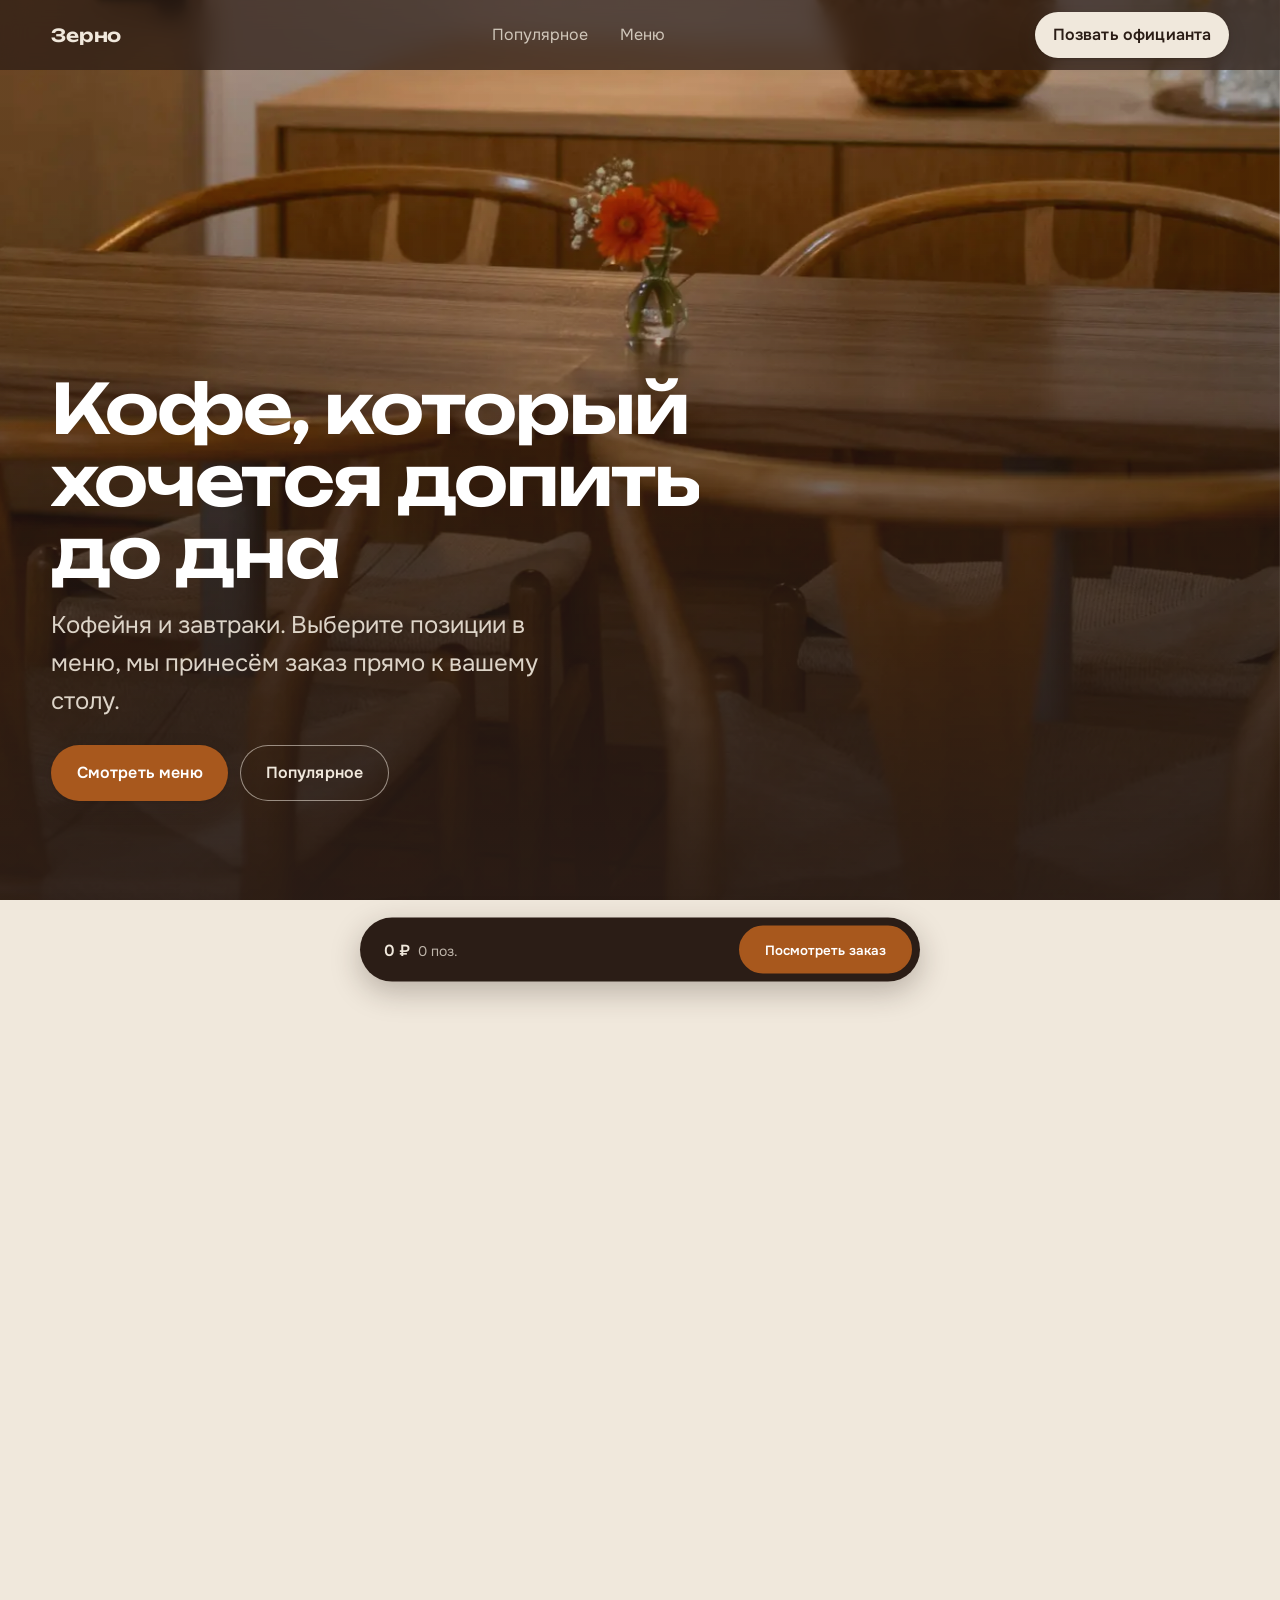
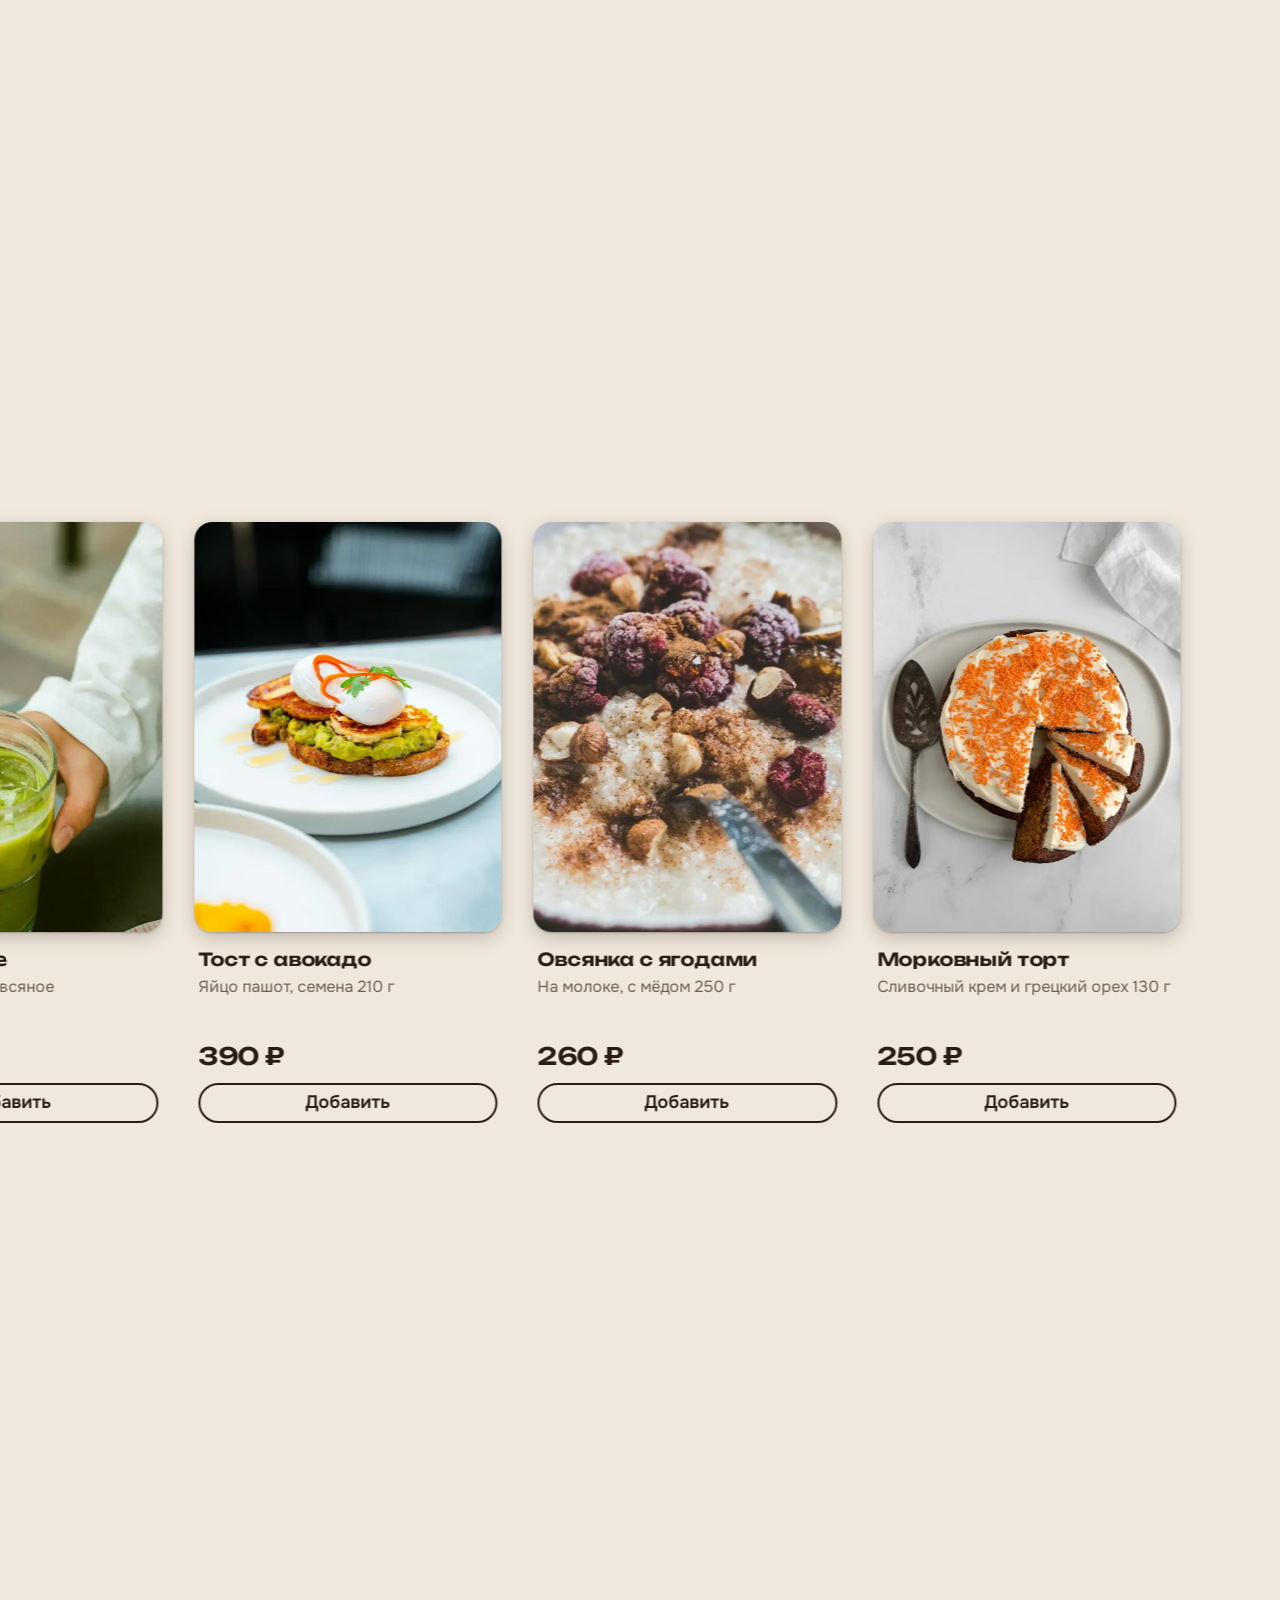
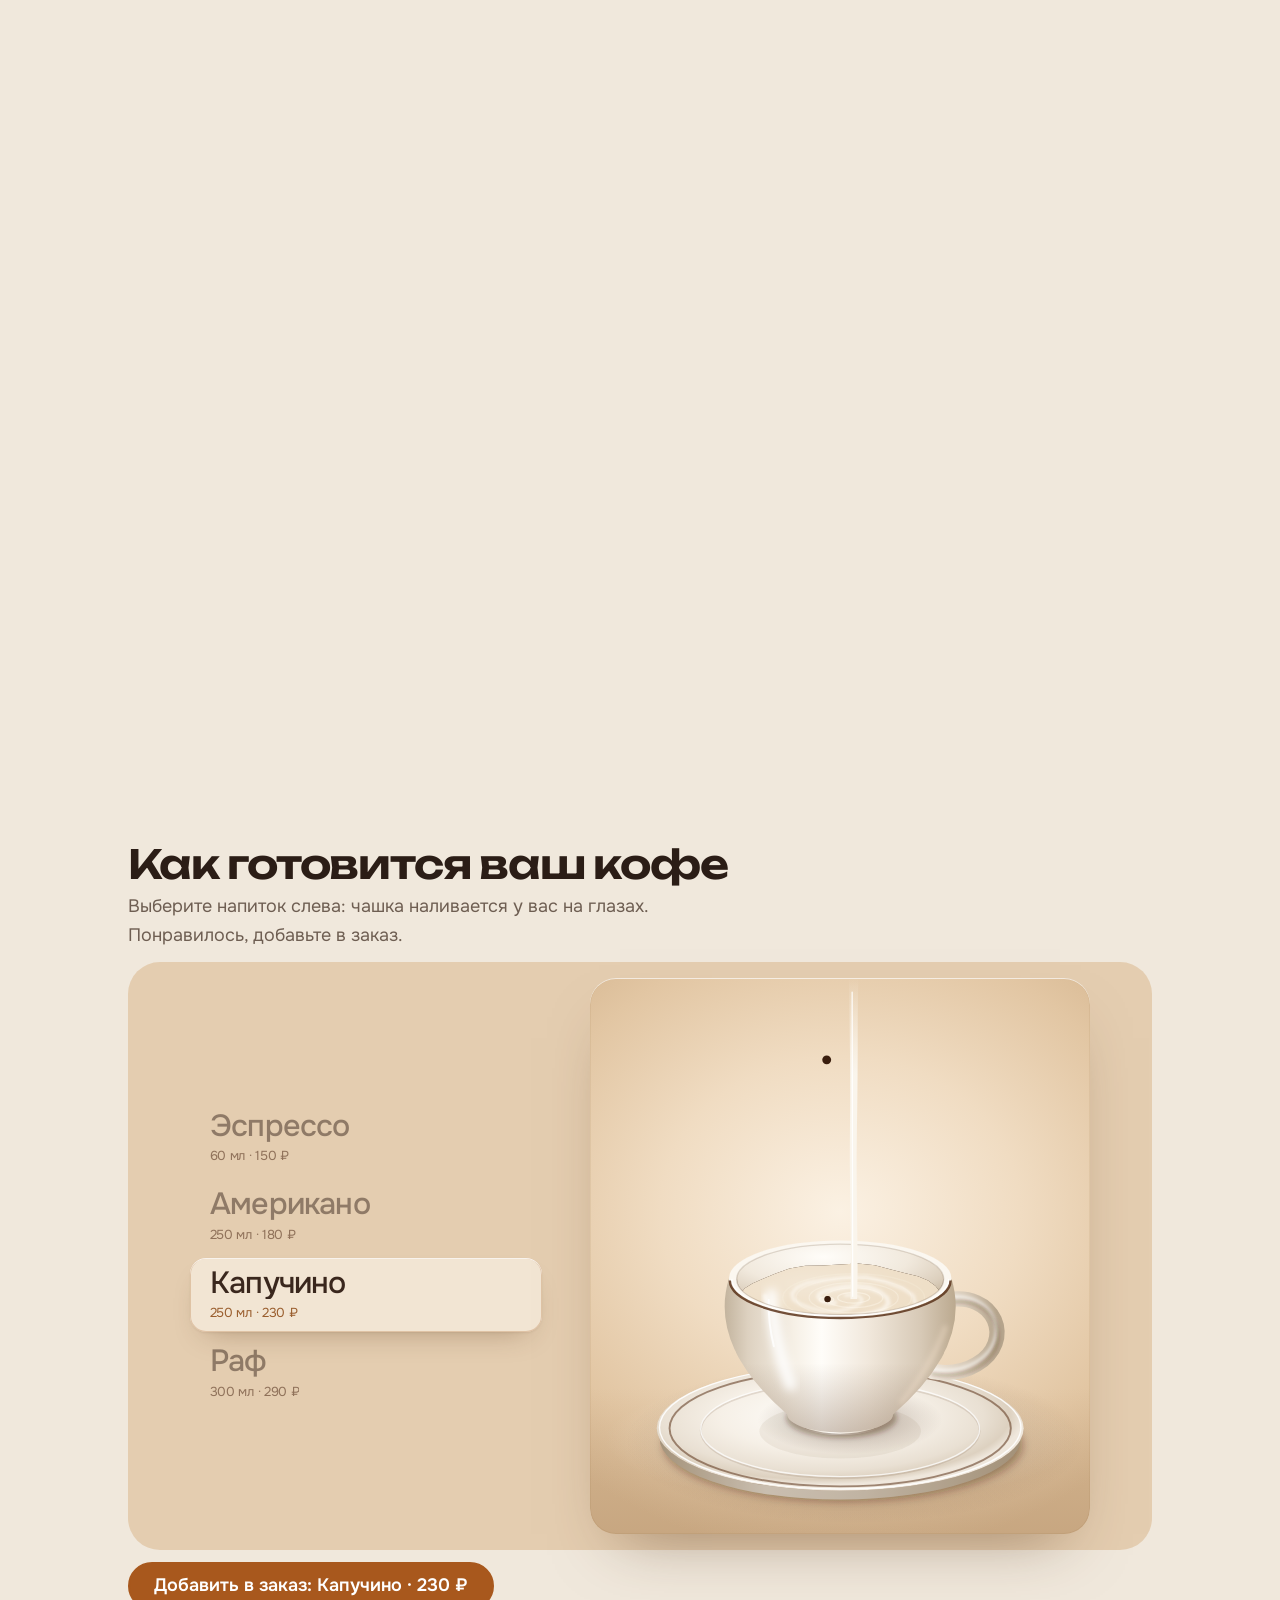
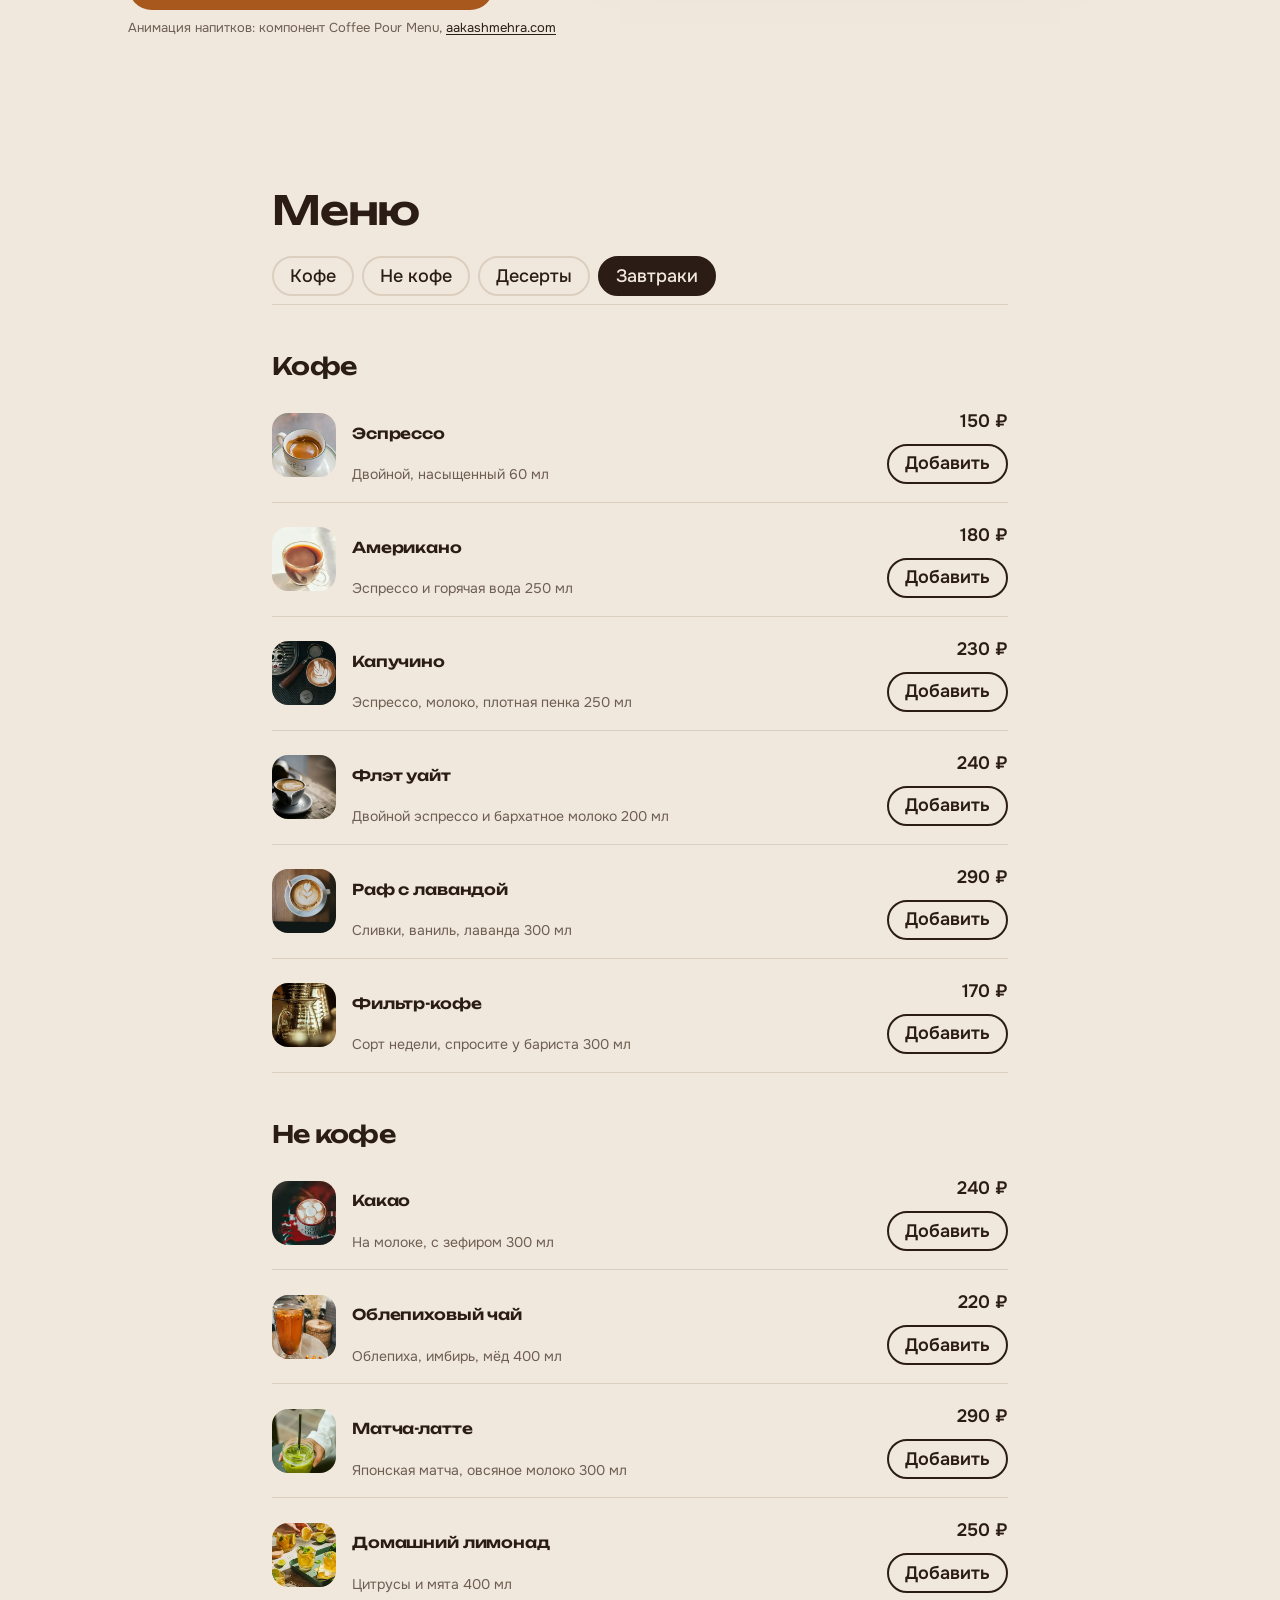
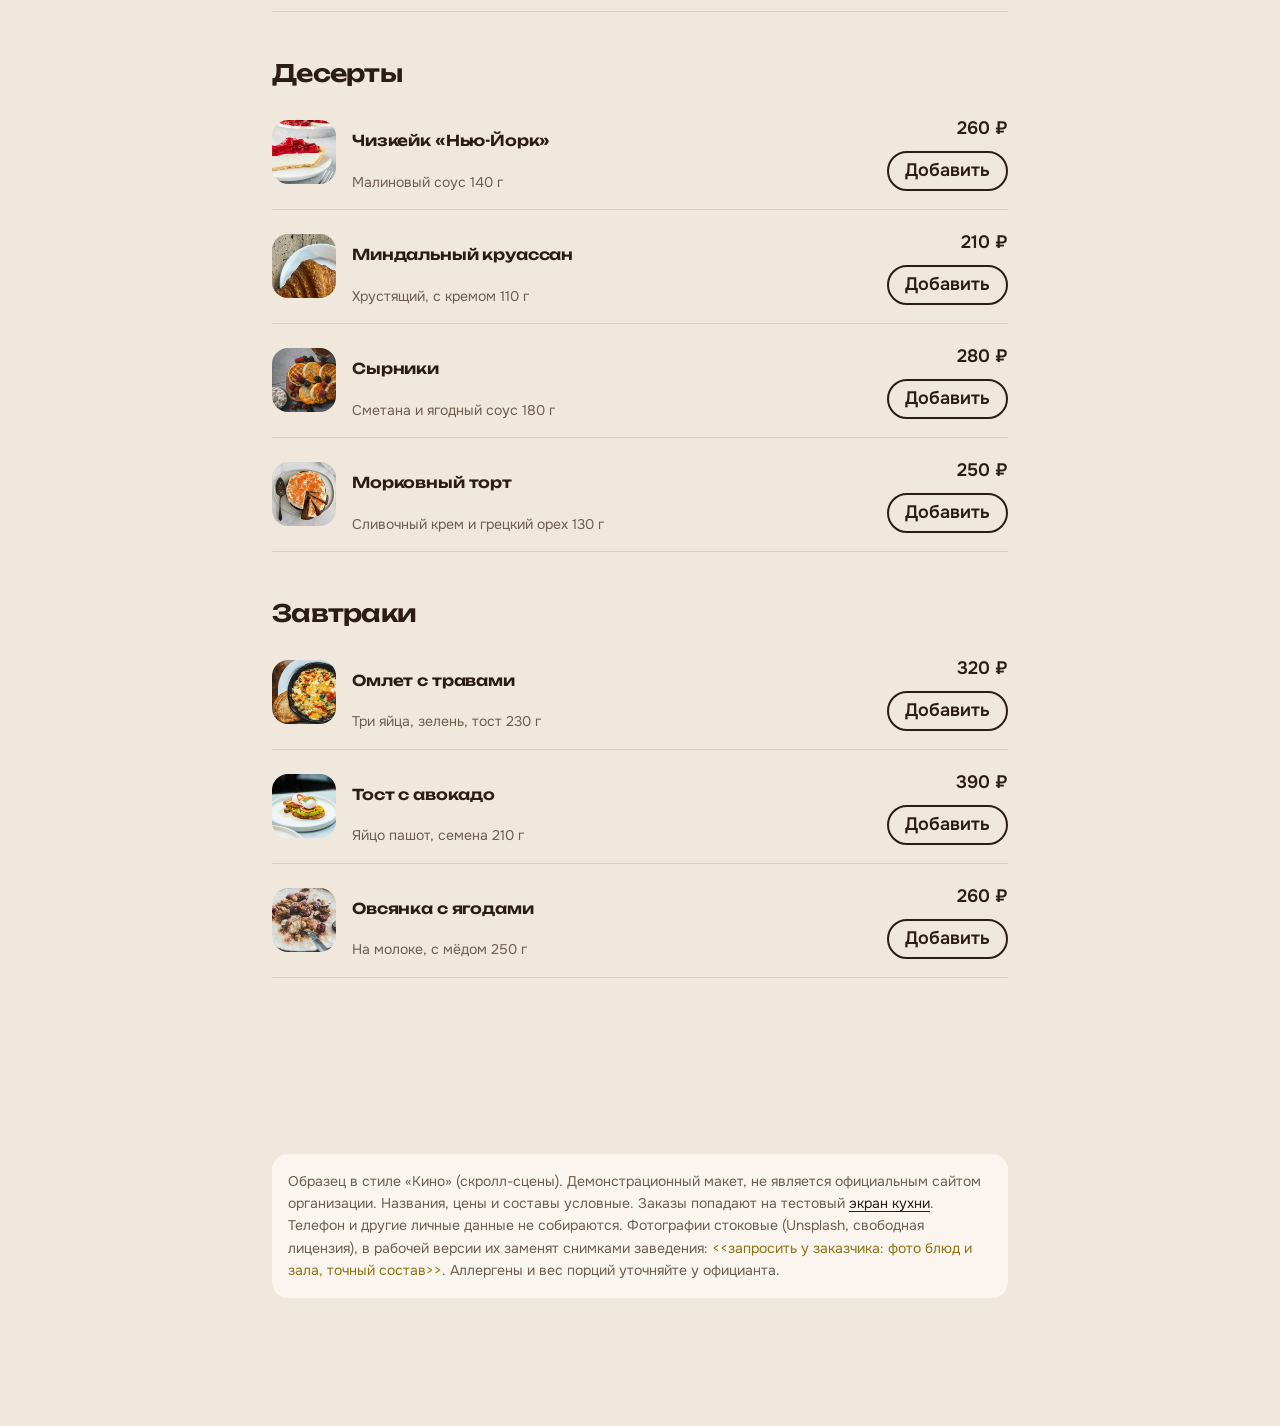
==== commit dda58a9e: "Блок напитков помещается на один экран при любом масштабе" ====
--- a/index.html
+++ b/index.html
@@ -134,6 +134,20 @@
 .v-page .pour-credit { margin: var(--v-4) 0 0; color: var(--color-muted); font-size: .8125rem; }
 .pour-credit a { color: var(--color-ink); }
 @media (max-width: 380px) { .pour-buy .btn { width: 100%; white-space: normal; text-align: center; padding-block: var(--v-2); } }
+/* Блок целиком помещается на один экран: высота сцены считается от высоты окна, поэтому при любом масштабе видно все напитки.
+   Правила для компьютера (от 640 px): на телефоне остаётся обычная раскладка компонента. */
+.pour-sec { min-height: 100svh; display: flex; align-items: center; padding-block: 4.75rem 1rem; }
+.v-page .pour-sec h2.nd { margin-bottom: .4rem; }
+.v-page .pour-lead { margin-bottom: var(--v-3); }
+.pour-buy { margin-top: var(--v-3); }
+.v-page .pour-credit { margin-top: var(--v-2); }
+@media (min-width: 640px) {
+  .cpm-scope > div { padding: 1rem 1.75rem; gap: 3rem; grid-template-columns: minmax(0, 22rem) auto; justify-content: center; }
+  .cpm-scope [class*="aspect-"] { aspect-ratio: 9 / 10; width: auto; height: clamp(13rem, calc(100svh - 21.5rem), 36rem); }
+  .cpm-scope [role="radio"] { padding: .5rem 1.25rem; }
+  .cpm-scope [role="radio"] .flex-col > span:first-child { font-size: clamp(1.15rem, 3.4svh, 2rem); }
+  .cpm-scope [role="radio"] .flex-col > span:last-child:not(:first-child) { font-size: clamp(.7rem, 1.8svh, .8125rem); }
+}
 
 /* Меню */
 .menu-sec .v-wrap { width: min(100% - 2 * var(--v-gutter), 46rem); }
